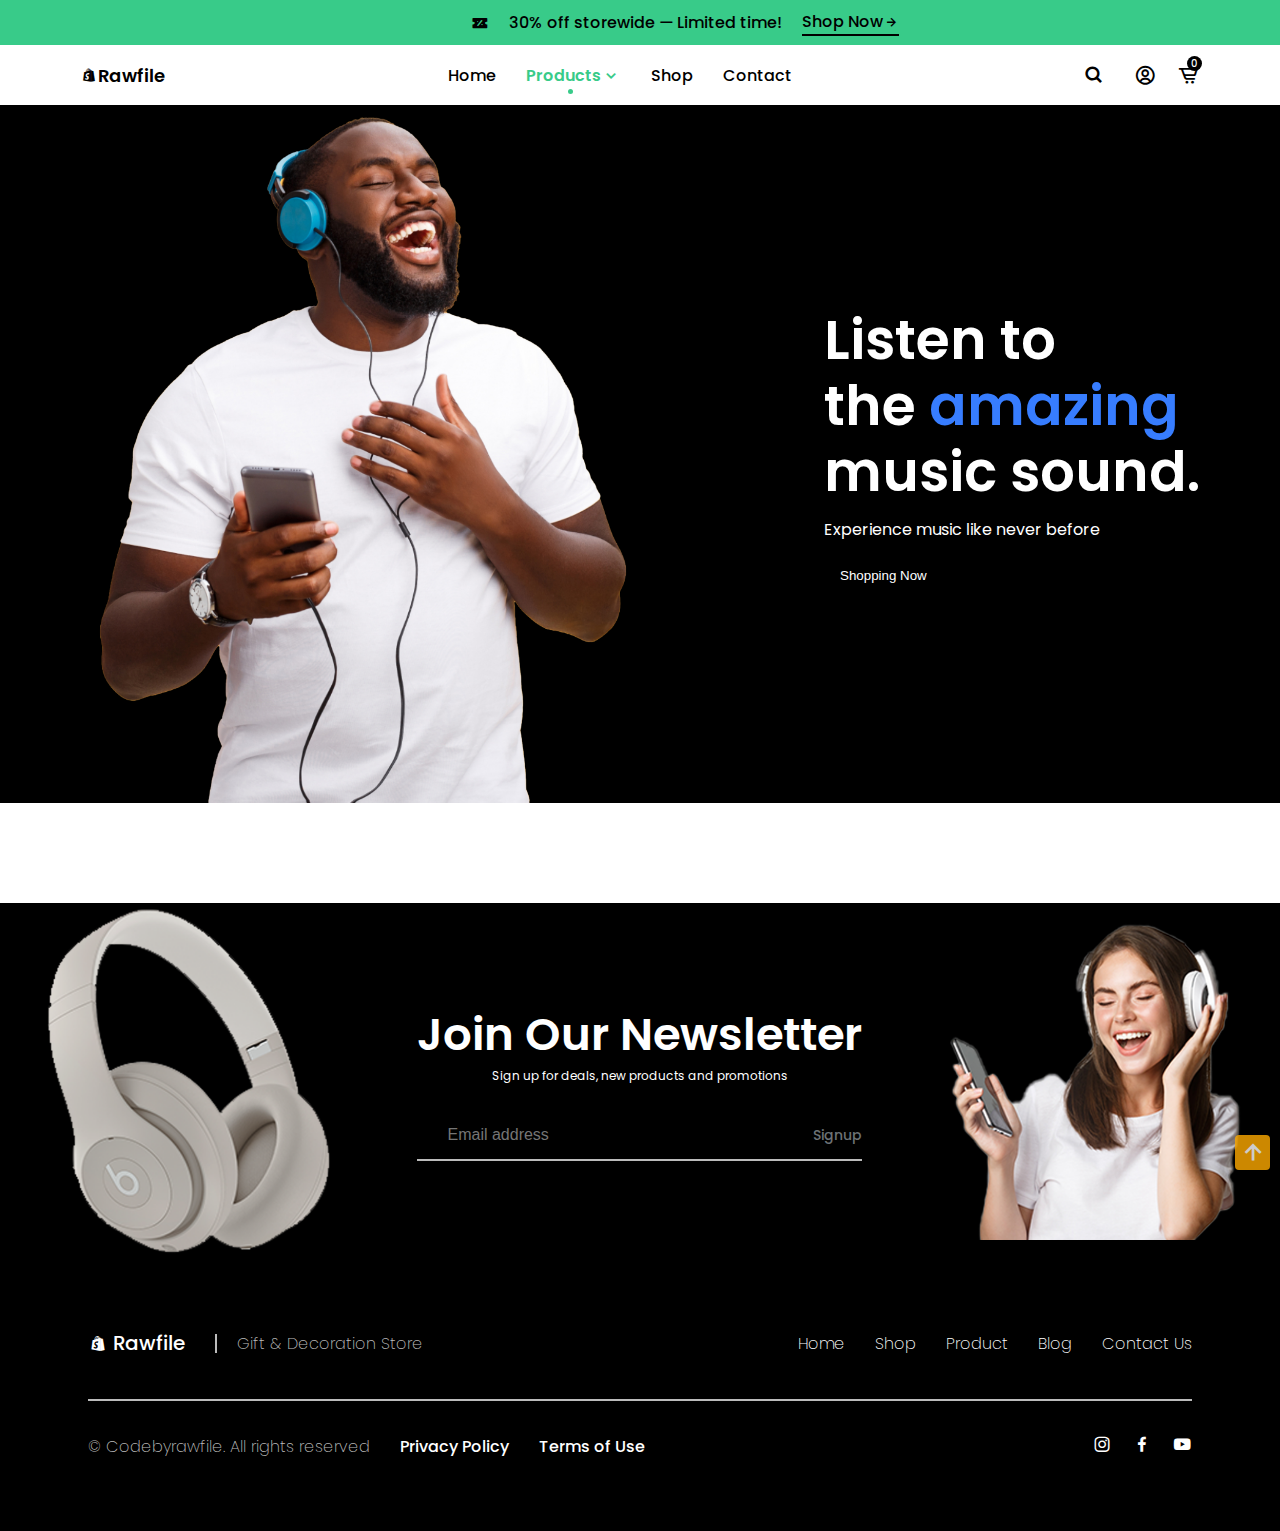
==== clothing.html @ f3fda3cc "Added the Gadget page" ====
<!DOCTYPE html>
<html lang="en">
    <head>
        <meta charset="UTF-8" />
        <meta name="viewport" content="width=device-width, initial-scale=1.0"/>
        <link href="https://unpkg.com/boxicons@2.1.4/css/boxicons.min.css" rel="stylesheet"/>
        <!-- Swiper CSS -->
        <link rel="stylesheet" href="styles/swiper-bundle.min.css">
        <!-- Styles -->
        <link rel="stylesheet" href="styles/utilities.css">
        <link rel="stylesheet" href="styles/style.css"/>
        <link rel="stylesheet" href="styles/music.css">
        <link rel="stylesheet" href="styles/gadgets.css">
        <title>E-Comrs</title>
    </head>
    <body>
        <!-- HEADER -->
        <header class="header" id="header">
            <!-- TOP NAV -->
            <div class="top__nav">
                <div class="slider top__nav">
                        <i class="bx bxs-discount top__nav-icon"></i>
                    <div>30% off storewide — Limited time!</div>
                    <a href="shop.html" class="top__nav-link">Shop Now <i class="bx bx-right-arrow-alt"></i></a>
                </div>
            </div>

            <!-- NAVBAR -->
            <nav class="nav" id="nav">
                <div class="container nav__container">
                    <div class="nav__logo">
                        <i class='bx bx-menu' id="toggle-icon"></i>
                        <a href="index.html" class="logo"><i class='bx bxl-shopify'></i>
                        <span class="logo__name">Rawfile</span></a>
                    </div>

                    <div class="nav__menu">
                        <ul class="nav__list">
                            <li class="nav__item">
                                <a href="index.html" class="nav__link">Home</a>
                            </li>

                            <li class="nav__item dropdown__menu">
                                <div class="nav__link active-link">
                                    Products <i class='bx bx-chevron-down dropdown__arrow'></i>

                                    <div class="dropdown__data">
                                        <ul class="dropdown__list">
                                            <li class="dropdown__item"><a href="music.html" class="dropdown__link">Music</a></li>
                                        </ul>
                                        <ul class="dropdown__list">
                                            <li class="dropdown__item"><a href="gadgets.html" class="dropdown__link">Gadgets</a></li>
                                        </ul>
                                        <ul class="dropdown__list">
                                            <li class="dropdown__item"><a href="clothing.html" class="dropdown__link">Clothing</a></li>
                                        </ul>
                                    </div>
                                </div>
                            </li>

                            <li class="nav__item">
                                <a href="shop.html" class="nav__link">Shop</a>
                            </li>

                            <li class="nav__item">
                                <a href="contact.html" class="nav__link">Contact</a>
                            </li>
                        </ul>
                    </div>

                    <div class="nav__icon">
                        <div class="search__box" id="search-box">
                            <i class='bx bx-search' id="search-icon"></i>
                            <div class="input__box">
                                <input type="text" placeholder="Search...">
                            </div>
                        </div>
                        <i class='bx bx-user-circle' id="user-icon"></i>
                        <i class='bx bx-cart-alt' id="cart-icon"></i>
                        <span class="cart__count">0</span>
                    </div>
                </div>
            </nav>
        </header>

        <!-- MOBILE NAV -->
        <nav class="mobile__nav container" id="mobile-nav">
            <div class="mobile__container">
                <div class="mobile__nav-logo">
                    <a href="index.html" class="mobile__logo"><i class='bx bxl-shopify'></i>
                    <span class="logo__name">Rawfile</span></a>

                    <div class="mobile__close" id="mobile-close">
                        <i class="bx bx-x"></i>
                    </div>
                </div>

                <div class="mobile__nav-menu">
                    <ul class="mobile__nav-list">
                        <li class="mobile__nav-item">
                            <a href="index.html" class="mobile__nav-link mobile__active-link">Home</a>
                        </li>

                        <li class="mobile__nav-item mobile__dropdown-menu">
                            <div class="mobile__nav-link prod">
                                Products <i class='bx bx-chevron-down mobile__dropdown-arrow'></i>

                                <div class="mobile__dropdown-data">
                                    <ul class="mobile__dropdown-list">
                                        <li class="mobile__dropdown-item"><a href="music.html" class="mobile__dropdown-link">Music</a></li>
                                    </ul>
                                    <ul class="mobile__dropdown-list">
                                        <li class="mobile__dropdown-item"><a href="gadgets.html" class="mobile__dropdown-link">Gadgets</a></li>
                                    </ul>
                                    <ul class="mobile__dropdown-list">
                                        <li class="mobile__dropdown-item"><a href="clothing.html" class="mobile__dropdown-link">Clothing</a></li>
                                    </ul>
                                </div>
                            </div>
                        </li>

                        <li class="mobile__nav-item">
                            <a href="index.html" class="mobile__nav-link">Shop</a>
                        </li>

                        <li class="mobile__nav-item">
                            <a href="index.html" class="mobile__nav-link">Contact</a>
                        </li>
                    </ul>
                </div>
            </div>

            <div class="mobile__user-icons">
                <div class="mobile__user-holder">
                    <div class="holder__name">
                        Wishlist
                    </div>
                    <a href="#" class="mobile__user-btns" id="signin__open"><i class='bx bx-heart'></i>
                    <span class="count">2</span></a>
                </div>
                <div class="mobile__user-holder">
                    <div class="holder__name">
                        Cart
                    </div>
                    <a href="#" class="mobile__user-btns" id="cart__open" ><i class='bx bx-cart'></i>
                        <span class="count">2</span>
                    </a>
                    </div>
                    <div class="mobile__btn">
                        <button class="btn">Add to Cart</button>
                    </div>

                <div class="mobile__socials">
                    <i class='bx bxl-instagram'></i>
                    <i class='bx bxl-facebook'></i>
                    <i class='bx bxl-youtube'></i>
                </div>
            </div>    
        </nav>

        <!-- LOGIN -->
        <div class="signin" id="signin">
            <div class="signin__icon">
                <i class="bx bx-x signin__close" id="signin-close"></i>
            </div>

            <h2 class="signin__title">Sign In</h2>
            <div class="signup">Don't have an account yet? <a href="signup.html">Sign Up</a></div>

        <form action="" class="signin__form">
            <div class="signin__content">
                <label for="email" class="signin__label"></label>
                <input type="text" placeholder="Your username or email address" class="signin__input" id="email">
            </div>

            <div class="signin__content">
                <label for="password"  class="signin__label">
                </label>
                <input type="password" placeholder="Password" class="signin__input" id="password">
            </div>
            
            <div class="signin__contents">
                <div class="remember__me">
                    <input type="checkbox" id="rememberMe">
                    <label for="rememberMe" class="signin__label">Remember Me</label>
                </div>
                <a href="#" class="signin__label signin__label-password">Forgot Password?</a>
            </div>
            <button class="signin__btn">Sign In</button>
        </form>
        </div>

        <!-- CART -->
        <div class="cart" id="cart">
                <div class="cart__icon" id="cart-close">
                    <i class="bx bx-x cart__close" id="cart-close"></i>
                </div> 

                <h1 class="cart__title">Cart</h2>
                        
                <div class="cart__container">
                    <!-- CART ITEMS -->
                    <div class="cart__items">
                        <!-- Cart 1 -->
                        <div class="cart__content">
                            <div class="cart__img">
                                <img src="./assets/img/cart-1.png" alt="Black Tray Table">
                            </div>
                            <div class="cart__label">
                                <div class="label__holder">
                                    <h3 class="label__title">Tray Table </h3>
                                    <div class="label__amount">$19.19</div>
                                </div>
                                <div class="label__holder">
                                    <div class="label__discription">Color: Black</div>
                                    <i class='bx bx-trash-alt label__delete'></i>
                                </div>
                                <div class="label__count">
                                    <i class='bx bx-minus' id="minus"></i>
                                    <div class="label__count-num" id="count">2</div>
                                    <i class='bx bx-plus' id="plus"></i>
                                </div>
                            </div>
                        </div>
                        <!-- Cart 2 -->
                        <div class="cart__content">
                            <div class="cart__img">
                                <img src="./assets/img/cart-2.png" alt="Black Tray Table">
                            </div>
                            <div class="cart__label">
                                <div class="label__holder">
                                    <h3 class="label__title">Tray Table </h3>
                                    <div class="label__amount">$19.19</div>
                                </div>
                                <div class="label__holder">
                                    <div class="label__discription">Color: Black</div>
                                    <i class='bx bx-trash-alt label__delete'></i>
                                </div>
                                <div class="label__count">
                                    <i class='bx bx-minus' id="minus"></i>
                                    <div class="label__count-num" id="count">2</div>
                                    <i class='bx bx-plus' id="plus"></i>
                                </div>
                            </div>
                        </div>
                        <!-- Cart 3 -->
                        <div class="cart__content">
                            <div class="cart__img">
                                <img src="./assets/img/cart-3.png" alt="Black Tray Table">
                            </div>
                            <div class="cart__label">
                                <div class="label__holder">
                                    <h3 class="label__title">Tray Table </h3>
                                    <div class="label__amount">$19.19</div>
                                </div>
                                <div class="label__holder">
                                    <div class="label__discription">Color: Black</div>
                                    <i class='bx bx-trash-alt label__delete'></i>
                                </div>
                                <div class="label__count">
                                    <i class='bx bx-minus' id="minus"></i>
                                    <div class="label__count-num" id="count">2</div>
                                    <i class='bx bx-plus' id="plus"></i>
                                </div>
                            </div>
                        </div>

                        <!-- CART FOOTER -->
                    <div class="cart__footer">
                        <div class="footer__total">
                            <div class="total__holder">
                                <div class="label__discription subtotal">Subtotal</div>
                                <div class="subtotal__amount">$122.19</div>
                            </div>

                            <div class="total__holder">
                                <h3 class="total__title">Total Amount</h3>
                                <div class="total__amount">$179.19</div>
                            </div>

                            <button class="checkout__btn">
                                <a href="checkout.html">Checkout</a>
                            </button>
                            <a href="cart.html" class="view__cart-link">View Cart</a>
                        </div>
                    </div>
                </div>
            </div>
        </div>

        <!-- HERO SECTION -->
        <section class="hero">
            <div class="container hero-container">
                <div class="hero__img">
                    <img src="./assets/img/hero-img-1.png" alt="">
                </div>
                <div class="hero__text">
                    <h1 class="hero__title">Listen to <br>the <span>amazing</span><br> music sound.</h1>
                    <p class="hero__info">Experience music like never before</p>
                    <button class="herobtn">Shopping Now</button>
                </div>
            </div>
        </section>



        <!-- FOOTER -->
        <footer class="footer">
            <div class="footer__container">
                <div class="footer__top">
                    <img src="./assets/img/footer-image3.png" alt="">
                    <div class="footer__top-content">
                        <h3 class="top__content-title">Join Our Newsletter</h3>
                        <p class="top__content-info">Sign up for deals, new products and promotions </p>

                        <div class="footer__form">
                            <form action="">
                                <div class="mail">
                                    <i class='bx bx-envelope'></i>
                                    <input type="Email" id="email"  placeholder="Email address">
                                </div>
                                
                                <span>Signup</span>
                            </form>
                        </div>
                    </div>
                    <img src="./assets/img/footer-image4.png" alt="">
                </div>

                <div class="footer__down">
                    <div class="container">
                        <div class="footer__content">
                            <div class="footer__logo">
                            <!--Nav Logo -->
                                <div class="logo__img">
                                    <a href="index.html" class="logo__link" ><i class='bx bxl-shopify'></i><span>Rawfile</span></a>
                                </div>
                                <p class="logo__info">Gift & Decoration Store</p>
                            </div>

                            <div class="footer__links">
                                <div class="links"><a href="home.html">Home</a></div>
                                <div class="links"><a href="shop.html">Shop</a></div>
                                <div class="links"><a href="product.html">Product</a></div>
                                <div class="links"><a href="blog.html">Blog</a></div>
                                <div class="links"><a href="contact.html">Contact Us</a></div>
                            </div>
                        </div>

                        <div class="footer__socials">
                            <div class="footer__copy">
                                <p class="copy">&#169; Codebyrawfile. All rights reserved</p>
                                <a href="privacy.html">Privacy Policy</a>
                                <a href="terms.html">Terms of Use</a>
                            </div>
                            
                            <div class="social__icons">
                                <a href="#"><i class='bx bxl-instagram'></i></a>
                                <a href="#"><i class='bx bxl-facebook'></i></a>
                                <a href="#"><i class='bx bxl-youtube'></i></a>
                            </div>
                        </div>
                    </div>
                </div>
            </div>
        </footer>

        <!-- SCROLL UP -->
        <a href="#" class="scrollup" id="scroll-up"><i class="bx bx-up-arrow-alt scrollup__icon"></i></a>

        <!-- Swiper JS -->
        <script src="./js/swiper-bundle.min.js"></script>
        <!-- JS -->
        <script type="module" src="./js/main.js"></script>
    </body>
---- styles/utilities.css ----
@import url("https://fonts.googleapis.com/css2?family=Poppins:ital,wght@0,100;0,200;0,300;0,400;0,500;0,600;0,700;0,800;0,900;1,100;1,200;1,300;1,400;1,500;1,600;1,700;1,800;1,900&display=swap");

:root {
    --primary-color: #000;
    --sec-color-blue: #377dff;
    --sec-color-green: #38cb89;
    --sec-color-yellow: #ffab00;
    --sec-color-orange: #ffab0066;
    --sec-color-red: #ff5630;
    --background-color: #fff;
    --neutral-card-color: #f3f5f7;
    --neutral-color: #6c7275;
    --neutral-line-color: #bbbbbb;
    --shadow: hsla(0, 0%, 15%, 0.1);
    --font-family: "poppins", sans-serif;
    --scroll-bar-color: hsl(250, 12%, 90%);
    --scroll-thumb-color: hsl(250, 12%, 60%);


    /* Typo and Fonts */
    --h1-font-size: 3rem;
    --h2-font-size: 2.8rem;
    --h3-font-size: 2.4rem;
    --h4-font-size: 2rem;
    --h5-font-size: 1.6rem;

    /* Margins $ Bottoms */
    --mb-4: 4rem;
    --mb-2-5: 2.5rem;
    --mb-1: 1rem;

    /* Paddings */
    --pd-btn: 1.3rem 1.6rem;
}

/* General Css */
* {
    margin: 0;
    padding: 0;
    box-sizing: border-box;
}

html {
    font-size: 10px;
    scroll-behavior: smooth;
    /* 1 rem = 10px */
}

body {
    font-family: var(--font-family);
    font-size: 1.6rem;
    font-weight: 500;
}

a {
    text-decoration: none;
    color: var(--primary-color);
}

ul {
    list-style: none;
}

h1,
h2 {
    font-weight: 600;
    line-height: 1.2;
}

h3,
h4,
h5 {
    font-weight: 400;
}

p {
    line-height: 1.2;
    font-weight: 400;
}

img {
    width: 100%;
}

/* Utilities */
.container {
    max-width: 1200px;
    margin: 0 auto;
    /* overflow: auto; getting rid of white on the navbar caused by the margin-top on H1 and H2 */
    padding: 0 4rem;
}

/* .card {
    color: var(--neutral-card-color);
    padding: 2rem;
} */

.flex {
    display: flex;
}

.grid {
    display: grid;
}

/* Buttons and Input */
button {
    display: inline-block;
    padding: var(--pd-btn);
    border: none;
    outline: none;
    color: var(--background-color);
    background-color: var(--primary-color);
    border-radius: 0.8rem;
    cursor: pointer;
    transition: 0.3s ease-in-out;
}

button:hover {
    font-weight: 500;
    color: var(--primary-color);
    background-color: transparent;
    border: 1.5px solid var(--primary-color);
}

input {
    border: none;
    outline: none;
    background-color: transparent;
}
---- styles/style.css ----
:root {
    --primary-color: #000;
    --sec-color-blue: #377dff;
    --sec-color-green: #38cb89;
    --sec-color-yellow: #ffab00;
    --sec-color-orange: #ffab0066;
    --sec-color-red: #ff5630;
    --background-color: #fff;
    --neutral-card-color: #f3f5f7;
    --neutral-color: #6c7275;
    --neutral-line-color: #bbbbbb;
    --shadow: hsla(0, 0%, 15%, 0.1);
    --font-family: "poppins", sans-serif;
    --scroll-bar-color: hsl(250, 12%, 90%);
    --scroll-thumb-color: hsl(250, 12%, 60%);

    /* Typo and Fonts */
    --h1-font-size: 3rem;
    --h2-font-size: 2.8rem;
    --h3-font-size: 2.4rem;
    --h4-font-size: 2rem;
    --h5-font-size: 1.6rem;

    /* Margins $ Bottoms */
    --mb-4: 4rem;
    --mb-2-5: 2.5rem;
    --mb-1: 1rem;

    /* Paddings */
    --pd-btn: 1.3rem 1.6rem;
}
/* TOP NAV */
.header {
    width: 100%;
    position: fixed;
    top: 0;
    left: 0;
    z-index: 2;
}
.top__nav {
    height: 4.5rem;
    display: flex;
    justify-content: center;
    align-items: center;
    gap: 2rem;
    background-color: var(--neutral-card-color);
}

.top__nav-icon {
    font-size: 1.8rem;
}

.top__nav-link {
    color: var(--sec-color-blue);
    display: inline-flex;
    align-items: center;
    border-bottom: 2px solid var(--sec-color-blue);
    transition: 0.3s;
}

.top__nav-link:hover {
    color: var(--sec-color-red);
    border-bottom: 2px solid var(--sec-color-red);
}

.nav {
    height: 5rem;
    display: flex;
    align-items: center;
    justify-content: space-between;
    font-size: 1.6rem;
    margin-top: 2rem;
    padding-bottom: 2rem;
}

.nav__logo {
    display: flex;
    align-items: center;
    font-weight: 600;
    font-size: 1.8rem;
}

.logo {
    display: flex;
    align-items: center;
}

.nav__menu {
    position: relative;
}

.nav__list {
    display: flex;
    align-items: center;
    gap: 3rem;
    height: 100%;
}

.nav__link {
    display: inline-flex;
    align-items: center;
    transition: all 0.5s ease;
}

.nav__link i {
    font-size: 2rem;
}
.nav__link:hover {
    color: var(--sec-color-blue);
    cursor: pointer;
}

/* Active Link */
.active-link {
    color: var(--sec-color-blue);
    position: relative;
    font-weight: 600;
}
.active-link:before {
    content: "";
    position: absolute;
    bottom: -0.65rem;
    left: 45%;
    width: 5px;
    height: 5px;
    background-color: var(--sec-color-blue);
    border-radius: 50%;
}

.nav__icon {
    position: relative;
    display: flex;
    align-items: center;
    gap: 2rem;
    font-size: 2.25rem;
}

.nav__icon .cart__count {
    background-color: var(--primary-color);
    color: var(--background-color);
    position: absolute;
    bottom: 60%;
    left: 90%;
    border-radius: 50%;
    width: 15px;
    height: 15px;
    text-align: center;
    font-size: 1rem;
}

.nav__icon .search__box {
    position: relative;
    height: 4rem;
    width: 4rem;
    z-index: 2;
}

.nav__icon .bx-search,
.nav__icon .bx-x {
    position: absolute;
    height: 100%;
    width: 100%;
    line-height: 4rem;
    text-align: center;
    font-size: 2rem;
    font-weight: 600;
}

.nav__icon .search__box .input__box {
    height: 60px;
    width: 300px;
    background-color: var(--neutral-card-color);
    box-shadow: 0 0 5px hsla(0, 0%, 0%, 0.5);
    position: absolute;
    top: 8.5rem;
    right: calc(100% - 4rem);
    border-radius: 0.6rem;
    opacity: 0;
    pointer-events: none;
    transition: all 0.5s ease;
}

.nav__icon .search__box .show-input {
    top: 6rem;
    opacity: 1;
    pointer-events: auto;
}

.nav__icon .search__box .input__box:before {
    content: "";
    position: absolute;
    height: 2rem;
    width: 2rem;
    background-color: var(--neutral-card-color);
    right: 1rem;
    top: -0.6rem;
    transform: rotate(54deg);
}

.nav__icon .search__box .input__box input {
    position: absolute;
    height: 35px;
    width: 280px;
    z-index: 3;
    top: 50%;
    left: 50%;
    transform: translate(-50%, -50%);
    border: none;
    border-radius: 0.4rem;
    padding: 0 1.5rem;
    font-size: 1.6rem;
    background-color: #fff;
}

#toggle-icon {
    display: none;
}

/* DROPDOWN MENU */
.dropdown__menu {
    position: relative;
}

.dropdown__data {
    position: absolute;
    top: 100%;
    left: 0;
    width: 150px;
    padding: 1.6rem;
    background-color: var(--neutral-card-color);
    box-shadow: 0 0 5px hsla(0, 0%, 0%, 0.5);
    z-index: 3;
    transform-origin: top;
    transform: scaleY(0);
    visibility: hidden;
    opacity: 0;
}

.nav__link:hover > .dropdown__data {
    opacity: 1;
    visibility: visible;
    transform: none;
    transition: all 0.5s ease;
}

.dropdown__list {
    padding: 0.6rem 0.4rem;
}

.dropdown__link {
    position: relative;
    display: inline-block;
    padding: 0.5rem 0; /* Adjust padding as needed */
    overflow: hidden; /* Ensures the underline doesn't extend outside the link's area */
    transition: all 0.5s ease;
}

.dropdown__link:hover {
    color: var(--sec-color-blue);
}

.dropdown__link::after {
    content: "";
    position: absolute;
    bottom: 0;
    left: 0;
    width: 0;
    height: 2px; /* Adjust the thickness of the underline */
    background-color: var(--sec-color-blue); /* Or any color you prefer */
    transition: width 0.5s ease;
}

.dropdown__link:hover::after {
    width: 100%; /* Full width on hover */
}

/* MOBILE NAV */
.mobile__nav {
    position: fixed;
    background-color: var(--neutral-card-color);
    padding: 5rem;
    width: 420px;
    box-shadow: -2px 0 4px var(--shadow);
    height: 100%;
    z-index: 1000;
    left: -100%;
    top: 0;
    display: flex;
    flex-direction: column;
    justify-content: space-between;
    transition: 0.6s;
}

.mobile__container {
    display: flex;
    flex-direction: column;
    gap: 3rem;
}

.mobile__nav-logo {
    display: flex;
    justify-content: space-between;
    align-items: center;
}

.mobile__close {
    font-size: 3rem;
    cursor: pointer;
    color: var(--sec-color-red);
}

.mobile__nav-menu {
    width: 100%;
}

.mobile__nav-list {
    display: flex;
    flex-direction: column;
    gap: 3rem;
    cursor: pointer;
}

.mobile__nav-link,
.holder__name {
    cursor: pointer;
    transition: all 0.5s ease;
}

.mobile__nav-link:hover,
.holder__name:hover {
    color: var(--sec-color-blue);
}

.mobile__nav-item {
    padding-bottom: 3rem;
    border-bottom: 2px solid var(--neutral-line-color);
}

/* .prod {
    display: flex;
    align-items: center;
    justify-content: space-between;
} */

/* MOBILE DROPDOWN */
.mobile__dropdown-menu {
    position: relative;
}

.mobile__dropdown-data {
    /* position: absolute; */
    top: 1;
    left: 0;
    width: 230px;
    padding: 1.6rem;
    background-color: var(--neutral-card-color);
    box-shadow: 0 0 5px hsla(0, 0%, 0%, 0.5);
    z-index: 3;
    transform-origin: top;
    display: none;
    transform: scaleY(0);
    visibility: hidden;
    opacity: 0;
}

.mobile__dropdown-list {
    padding: 0.6rem 0.4rem;
}

.mobile__dropdown-link {
    position: relative;
    display: inline-block;
    padding: 0.5rem 0;
    overflow: hidden;
    transition: all 0.5s ease;
}

.mobile__dropdown-link:hover {
    color: var(--sec-color-blue);
}

.mobile__dropdown-link::after {
    content: "";
    position: absolute;
    bottom: 0;
    left: 0;
    width: 0;
    height: 2px;
    background-color: var(--sec-color-blue);
    transition: width 0.5s ease;
}

.mobile__dropdown-link:hover::after {
    width: 100%;
}

.mobile__nav-link:hover > .mobile__dropdown-data {
    opacity: 1;
    display: block;
    visibility: visible;
    transform: none;
    transition: all 0.5s ease;
}

.mobile__logo {
    display: inline-flex;
    align-items: center;
    font-size: 2rem;
    font-weight: 600;
}

.mobile__user-icons {
    display: flex;
    flex-direction: column;
    gap: 3rem;
}

.mobile__user-holder {
    position: relative;
    display: flex;
    justify-content: space-between;
    padding-bottom: 2rem;
    border-bottom: 2px solid var(--neutral-line-color);
}

.mobile__btn .btn {
    width: 100%;
}

.mobile__user-btns {
    font-size: 2rem;
}

.mobile__user-btns .count {
    background-color: var(--primary-color);
    color: var(--background-color);
    position: absolute;
    bottom: 80%;
    right: -2%;
    border-radius: 50%;
    width: 15px;
    height: 15px;
    text-align: center;
    font-size: 1rem;
}

.mobile__socials {
    display: flex;
    justify-content: space-around;
}

.mobile__socials i {
    font-size: 3rem;
    transition: 0.3s;
}

.mobile__socials i:hover {
    opacity: 0.7;
}

/* SCROLL HEADER */
.scroll-header {
    background-color: var(--neutral-card-color);
    box-shadow: 0px 3px 4px var(--shadow);
}

/* SIGN IN */
.signin {
    position: fixed;
    background-color: var(--background-color);
    z-index: var(--z-fixed);
    width: 420px;
    box-shadow: -2px 0 4px var(--shadow);
    height: 100%;
    top: 0;
    right: -100%;
    padding: 5rem;
    z-index: 1000;
    transition: 0.6s;
}

.signin__close {
    font-size: 3.2rem;
    color: var(--sec-color-red);
    position: absolute;
    top: 1.25rem;
    right: 0.9rem;
    cursor: pointer;
}

.signin__title {
    margin: 3rem 0;
}

.signup {
    margin-bottom: 3rem;
    font-weight: 300;
}

.signup a {
    color: var(--sec-color-green);
    font-weight: 500;
    transition: 0.3s;
}

.signup a:hover {
    opacity: 0.6;
}

.signin__form {
    display: flex;
    flex-direction: column;
}

.signin__content {
    background-color: transparent;
    border-bottom: 1px solid var(--neutral-line-color);
    padding: 0.75rem 1rem;
    margin-bottom: 2rem;
}

.signin__label {
    font-size: 1.4rem;
    font-weight: 300;
}

.signin__content input {
    width: 100%;
    font-size: 1.6rem;
    background-color: transparent;
    padding: 1.25rem 1.5rem 1.5rem 0;
}

.signin__contents {
    display: flex;
    align-items: center;
    justify-content: space-between;
    position: relative;
}

.remember__me {
    display: inline-flex;
    align-items: center;
    gap: 0.5rem;
}

input[type="checkbox"] {
    width: 20px;
    height: 20px;
}

/* input[type="checkbox"]:checked {
    accent-color: var(--sec-color-green);
} */

.signin__form .signin__btn {
    margin-top: 2rem;
}

.signin__label-password {
    font-weight: 500;
    transition: 0.3s;
}

.signin__label-password:hover {
    opacity: 0.7;
}

/* SSHOW SIGNIN */
.show-signin {
    right: 0;
}

/* CART */
.cart {
    position: fixed;
    background-color: var(--background-color);
    z-index: var(--z-fixed);
    width: 420px;
    box-shadow: -2px 0 4px hsla(0, 0%, 15%, 0.1);
    height: 100%;
    top: 0;
    right: -100%;
    padding: 5rem;
    transition: 0.6s;
    overflow: scroll;
    z-index: 1000;
}

.cart__close {
    font-size: 3.2rem;
    color: var(--sec-color-red);
    position: absolute;
    top: 1.25rem;
    right: 0.9rem;
    cursor: pointer;
}

.cart__title {
    margin: 3rem 0;
}

.cart__container {
    display: flex;
    flex-direction: column;
    justify-content: space-between;
}

.cart__content {
    display: flex;
    width: 100%;
    align-items: center;
    gap: 2rem;
    margin-top: 4rem;
    padding-bottom: 3rem;
    border-bottom: 1.5px solid var(--neutral-line-color);
}

.cart__img {
    background-color: var(--neutral-card-color);
    border-radius: 1rem;
    box-shadow: -2px 0 4px hsla(0, 0%, 15%, 0.1);
}

.cart__img img {
    width: 100px;
}

.cart__label {
    display: flex;
    flex-direction: column;
    row-gap: 1rem;
}

.label__holder {
    display: flex;
    align-items: center;
    justify-content: space-between;
    gap: 4rem;
}

.label__title,
.label__amount {
    font-size: 1.6rem;
    font-weight: 700;
}

.label__discription,
.label__delete {
    font-size: 1.4rem;
    color: var(--neutral-color);
}

.label__delete {
    cursor: pointer;
    font-size: 1.6rem;
}

.label__count {
    display: flex;
    justify-content: space-between;
    align-items: center;
    padding: 0.5rem 1rem;
    border: 1.2px solid var(--neutral-line-color);
    border-radius: 0.5rem;
    width: 50%;
}

#plus,
#minus {
    cursor: pointer;
    background-color: var(--neutral-card-color);
    width: 20px;
    height: 20px;
    border-radius: 50%;
    line-height: 1.2;
    text-align: center;
}

.cart__footer {
    margin-top: 4rem;
}

.footer__total {
    display: flex;
    flex-direction: column;
    row-gap: 1rem;
}

.total__holder {
    display: flex;
    align-items: center;
    justify-content: space-between;
    gap: 4rem;
}

.subtotal {
    font-size: 1.4rem;
    color: var(--neutral-color);
}

.subtotal__amount,
.total__title,
.total__amount {
    font-size: 1.6rem;
    font-weight: 700;
}

.total__title,
.total__amount {
    font-size: 1.8rem;
}

.checkout__btn {
    margin-top: 2rem;
}

.checkout__btn a {
    color: var(--background-color);
    font-weight: 600;
    transition: 0.3s;
}

.checkout__btn a:hover {
    color: var(--primary-color);
}

.view__cart-link {
    text-align: center;
    font-size: 1.4rem;
    padding-bottom: 1rem;
    transition: 0.5s;
    border-bottom: 2px solid var(--primary-color);
}

.view__cart-link:hover {
    color: var(--sec-color-blue);
}

/* SHOW CART */
.show-cart {
    right: 0;
}

.hero__container {
    margin-top: 11rem;
    margin-bottom: 3rem;
}

/* SWIPER */
.swiper-button-next,
.swiper-button-prev {
    background-color: var(--neutral-card-color);
    width: 40px;
    height: 40px;
    border-radius: 50%;
}

.swiper-nav-btn {
    color: var(--neutral-color);
    transition: color 0.3s ease-in-out;
}

.swiper-nav-btn:hover {
    color: var(--neutral-line-color);
}

.swiper-nav-btn::before,
.swiper-nav-btn::after {
    font-size: 2rem;
    font-weight: 900;
}

/* SIMPLY SECTION */

.simply__container {
    margin-bottom: 3rem;
    grid-template-columns: 2fr 1fr;
    justify-content: space-between;
    align-items: center;
    column-gap: 7rem;
}

.simply__title {
    font-size: 5.2rem;
    line-height: 1.2;
    letter-spacing: 1.2px;
}

.simply__title-stroke {
    color: var(--neutral-line-color);
}

.simply__info {
    color: var(--neutral-color);
    line-height: 1.5;
}

.info__head {
    font-weight: 500;
    color: var(--primary-color);
}

/* SHOWCASE SECTION */
.showcase {
    margin-bottom: 3rem;
}

.showcase__container {
    display: grid;
    grid-template-columns: repeat(7, 1fr);
    grid-template-rows: 1fr 1fr;
    gap: 2rem;
}

.item-1 {
    grid-column: 1/5;
    grid-row: 1/3;
}

.item-2 {
    grid-column: 5/8;
}

.item-3 {
    grid-column: 5/8;
}

.showcase__items {
    width: 100%;
    background-color: var(--neutral-card-color);
    padding: 3rem;
    display: flex;
    justify-content: space-between;
    align-items: flex-end;
    gap: 5rem;
}

.item-1 {
    padding: 3rem;
    background-color: var(--neutral-card-color);
    display: flex;
    flex-direction: column;
    justify-content: space-between;
    gap: 3rem;
}

.item-1 h3 {
    margin-bottom: 1rem;
}

.showcase__title {
    font-size: 2rem;
    font-weight: 500;
}

.showcase__header a {
    color: var(--primary-color);
    border-bottom: 2px solid var(--primary-color);
}

.showcase__header a:hover {
    color: var(--sec-color-blue);
    border-bottom: 2px solid var(--sec-color-blue);
}

.links {
    font-size: 1.2rem;
}

/* .showcase__img {
    width: 100%;
}

.item__1-img {
    width: 100%;
} */

/* NEW ARRIVALS */
.new_arrivals {
    margin-top: 10rem;
    margin-bottom: 3rem;
}

.new_arrivals-header {
    display: flex;
    justify-content: space-between;
    align-items: center;
    margin-bottom: 3rem;
}

.new_arrivals-title {
    font-size: 3rem;
    font-weight: 600;
}

.new_arrivals-header a {
    color: var(--primary-color);
    border-bottom: 2px solid var(--primary-color);
}

.new_arrivals-header a:hover {
    color: var(--sec-color-blue);
    border-bottom: 2px solid var(--sec-color-blue);
}

/* SLIDER */
.swiper {
    width: 100%;
    height: 100%;
    margin-bottom: 5rem;
}

.swiper-slide {
    text-align: center;
    display: flex;
    justify-content: center;
    align-items: center;
    gap: 3rem;
}

.card {
    margin-bottom: 5rem;
}

.card_top {
    position: relative;
    background-color: var(--neutral-card-color);
    width: 100%;
    height: 100%;
    overflow: hidden;
}

.card_img {
    width: 100%;
    height: 100%;
    margin-top: 8rem;
    margin-bottom: 5rem;
    transition: all 0.5s ease-in-out;
}

.card_tag-new {
    position: absolute;
    top: 1rem;
    left: 1rem;
    background-color: var(--background-color);
    padding: 0.4rem 0.7rem;
    font-size: 1.2rem;
    font-weight: 600;
    color: var(--primary-color);
    border-radius: 0.5rem;
}

.card_tag-discount {
    position: absolute;
    top: 4rem;
    left: 1rem;
    background-color: var(--sec-color-green);
    color: var(--background-color);
    padding: 0.4rem 0.7rem;
    font-size: 1.2rem;
    font-weight: 600;
    border-radius: 0.5rem;
}

.card_top_icon {
    font-size: 1.68rem;
    position: absolute;
    top: 1rem;
    right: -6rem;
    background-color: var(--background-color);
    padding: 0.5rem 0.6rem 0.1rem 0.6rem;
    font-size: 2rem;
    border-radius: 50%;
    box-shadow: 1px 2px 5px var(--shadow);
    transition: 0.3s;
}

.card_top:hover .card_top_icon {
    right: 1rem;
}

.card_top_icon:active {
    background-color: #e2e2e2; /* Darker shade to simulate the button being pressed */
    top: 7px; /* Optional: slight movement to enhance the effect */
}

.card_btn {
    position: absolute;
    width: 80%;
    left: 10%;
    bottom: -17%;
}

.card_top:hover .card_btn,
.card_top:hover .card_img {
    transform: translateY(-0.8rem);
    bottom: 4%;
}

.card_body {
    margin-top: 2rem;
    text-align: left;
}

.card_stars {
    font-size: 2rem;
}

.card_title {
    font-size: 1.6rem;
    margin-bottom: 0.4rem;
    font-weight: 600;
}

.card_price {
    font-weight: 600;
    font-size: 1.4rem;
}

.card_discount {
    color: var(--neutral-line-color);
    font-weight: 300;
    font-size: 1.4rem;
    text-decoration: line-through;
}

/* CATEGORY SECTION */
.category__container {
    display: flex;
    gap: 3rem;
    margin-bottom: 5rem;
}

.category-card {
    width: 100%;
    display: flex;
    gap: 3rem;
}

.category__card {
    background-color: var(--neutral-card-color);
    width: 100%;
    padding: 3.5rem;
    transition: 0.7s;
}

.category__card:hover {
    background-color: var(--sec-color-blue);
}

.category__card i {
    font-size: 3rem;
    margin-bottom: 2rem;
}

.category__card h3 {
    font-weight: 500;
    margin-bottom: 1rem;
}

.category__card h4 {
    font-size: 1.4rem;
}

/* ADS SECTTION */
.ads__container {
    background-color: var(--neutral-card-color);
    display: flex;
    align-items: center;
    gap: 7rem;
    margin-bottom: 3rem;
}

.ads__img {
    width: 50%;
}

.ads__subheading {
    color: var(--sec-color-blue);
    font-weight: 600;
    margin-bottom: 1.5rem;
}

.ads__title {
    font-size: 4.5rem;
    margin-bottom: 1.5rem;
}

.ads__info {
    font-weight: 500;
    line-height: 2;
    margin-bottom: 1.5rem;
}

.ads__content .top__nav-link {
    color: var(--primary-color);
    border-bottom: 2px solid var(--primary-color);
    transition: 0.3s;
}

.ads__content .top__nav-link:hover {
    color: var(--sec-color-blue);
    border-bottom: 2px solid var(--sec-color-blue);
}

/* ARTICLES SECTION */
.article__container {
    margin-bottom: 3rem;
}

.new__articles-header {
    display: flex;
    justify-content: space-between;
    align-items: flex-end;
    margin-bottom: 3rem;
}

.new__articles-title {
    font-size: 4rem;
}

.linked {
    color: var(--primary-color);
    display: inline-flex;
    align-items: center;
    border-bottom: 2px solid var(--primary-color);
    transition: 0.3s;
}

.linked:hover {
    color: var(--sec-color-blue);
    border-bottom: 2px solid var(--sec-color-blue);
}

.article__container {
    display: flex;
    justify-content: space-between;
    gap: 3rem;
}

.article__info {
    margin: 1rem 0;
}

/* FOOTER */
.footer {
    margin-top: 10rem;
}
.footer__top {
    background-color: var(--neutral-card-color);
    display: flex;
    justify-content: space-between;
    align-items: center;
}

.footer__top img {
    width: 300px;
    align-self: end;
}

.top__content-title {
    font-size: 4.5rem;
    font-weight: 600;
}

.top__content-info {
    text-align: center;
    margin-bottom: 3rem;
}

.footer__form form {
    display: flex;
    justify-content: space-between;
    align-items: center;
    border-bottom: 2px solid var(--neutral-line-color);
}

.footer__form .mail {
    display: flex;
    align-items: center;
    gap: 1rem;
}

.footer__form .mail i {
    font-size: 2rem;
    padding-bottom: 4px;
    color: var(--primary-color);
}

.footer__form input {
    width: 100%;
    font-size: 1.6rem;
    color: var(--primary-color);
    background-color: transparent;
    padding: 1.25rem 1.5rem 1.5rem 0;
}

.footer__form span {
    color: var(--neutral-color);
    cursor: pointer;
}

.footer__down {
    background-color: var(--primary-color);
    color: var(--background-color);
}

.footer__down a {
    color: var(--background-color);
}

.footer__down .container {
    padding: 7rem 3em;
}

.footer__content {
    display: flex;
    justify-content: space-between;
    align-items: center;
    border-bottom: 2px solid var(--neutral-line-color);
    padding-bottom: 4rem;
}

.footer__logo {
    display: inline-flex;
    align-items: center;
    gap: 3rem;
}

.footer__logo .logo__img .logo__link {
    display: inline-flex;
    align-items: center;
    gap: 0.5rem;
    font-size: 2rem;
}

.footer__logo .logo__info {
    font-weight: 200;
    color: var(--neutral-line-color);
    border-left: 2px solid var(--neutral-line-color);
    padding-left: 2rem;
}

.footer__links {
    display: flex;
    align-items: center;
    gap: 3rem;
}

.footer__links a {
    font-size: 1.6rem;
    font-weight: 200;
    transition: 0.5s;
}

.footer__links a:hover {
    color: var(--background-color);
    font-weight: 500;
}

.footer__socials {
    padding-top: 3rem;
    display: flex;
    justify-content: space-between;
    align-items: center;
}

.footer__copy {
    display: inline-flex;
    align-items: center;
    gap: 3rem;
}

.copy {
    color: var(--neutral-line-color);
    font-weight: 200;
}

.footer__copy a,
.social__icons a {
    transition: 0.5s;
}

.footer__copy a:hover,
.social__icons a:hover {
    opacity: 0.6;
}

.social__icons {
    display: inline-flex;
    gap: 2rem;
    font-size: 2rem;
}

/* SCROLL UP */
.scrollup {
    position: fixed;
    right: 1rem;
    bottom: -30%;
    background-color: var(--sec-color-blue);
    border-radius: 0.4rem;
    display: inline-flex;
    padding: 0.25rem;
    z-index: var(--z-tooltip);
    opacity: 0.8;
    transition: 0.5s;
}

.scrollup:hover {
    opacity: 1;
}

.scrollup__icon {
    font-size: 3rem;
    color: #fff;
}

/* Show Scroll Up*/
.show-scroll {
    bottom: 3rem;
}

/* SCROLL BAR */
::-webkit-scrollbar {
    width: 0.6rem;
    background-color: var(--scroll-bar-color);
    border-radius: 0.5rem;
}

::-webkit-scrollbar-thumb {
    background-color: var(--sec-color-blue);
    border-radius: 0.5rem;
}

/* RESPONSIVENESS */
@media screen and (max-width: 1400px) {
    /* FOOTER */
    .top__content-title {
        font-size: 3rem;
    }

    .top__content-info {
        font-size: 1.2rem;
    }

    .footer__form .mail i {
        font-size: 1.6rem;
    }

    .footer__form input,
    .footer__form span {
        font-size: 1.4rem;
    }
}

@media screen and (max-width: 1200px) {
    .footer__top img {
        width: 200px;
    }
}

@media screen and (max-width: 1170px) {
    .category__container {
        gap: 2rem;
    }

    .category-card {
        gap: 2rem;
    }

    .category__card {
        padding: 2rem;
    }
}

@media screen and (max-width: 1019px) {
    .category__container {
        flex-direction: column;
    }

    .category__card {
        padding: 3rem;
    }
}

@media screen and (max-width: 992px) {
    /* SIMPLY SECTION */
    .simply__container {
        margin-bottom: 3rem;
        grid-template-columns: 2fr 1fr;
        column-gap: 4rem;
    }

    .simply__title {
        font-size: 4rem;
        line-height: 1.2;
        letter-spacing: 1.2px;
    }

    .simply__info {
        font-size: 1.4rem;
    }

    /* SHOWCASE SECTION */
    .showcase__container {
        gap: 1rem;
    }

    .showcase__items {
        gap: 1rem;
    }

    .showcase__items h3 {
        font-size: 1.4rem;
    }

    .showcase__items a {
        font-size: 0.8rem;
    }

    /* NEW ARRIVALS SECTION */
    .new__arrivals-title,
    .new__articles-title {
        font-size: 3rem;
    }

    .new__arrivals-header a,
    .new__articles-header a {
        font-size: 1.3rem;
    }

    .new__stars {
        font-size: 1.5rem;
    }

    .arrival__name,
    .arrival__amount,
    .arrival__amount span {
        font-size: 1.3rem;
    }

    /* ADS SECTION */
    .ads__container {
        gap: 4rem;
    }

    .ads__title {
        font-size: 3rem;
    }

    .ads__subheading {
        font-size: 1.4rem;
    }

    .ads__info {
        font-size: 1.4rem;
    }

    .ads__content a {
        font-size: 1.2rem;
    }

    /* ARTICLE SECTION */
    .article__container {
        gap: 1.5rem;
    }

    .article__info {
        font-size: 1.4;
        margin-bottom: 0.3rem;
    }

    .linked {
        font-size: 1.2rem;
    }

    /* FOOTER */
    .logo__info,
    .links a,
    .footer__socials,
    .footer__socials a {
        font-size: 1.4rem;
    }
}

@media screen and (max-width: 835px) {
    /* SIMPLY SECTION */
    .simply__container {
        margin-bottom: 3rem;
        grid-template-columns: 2fr 1fr;
        column-gap: 3rem;
    }

    .simply__title {
        font-size: 3rem;
    }

    .simply__info {
        font-size: 1.2rem;
    }

    /* SHOWCASE SECTION */
    .showcase__items {
        flex-direction: column;
        align-items: flex-start;
        gap: 2rem;
    }

    .showcase__container {
        grid-template-columns: repeat(6, 1fr);
    }

    /* NEW ARRIVALS SECTION */
    .new__arrivals-header {
        margin-bottom: 1rem;
    }

    .new__arrivals-title,
    .new__articles-title {
        font-size: 2rem;
    }

    .new__arrivals-header a,
    .new__articles-header a {
        font-size: 1.2rem;
    }

    .new__stars {
        font-size: 1.4rem;
    }

    .arrival__name,
    .arrival__amount,
    .arrival__amount span {
        font-size: 1.3rem;
    }

    /* ARTICLES SECTION */
    .article__info {
        font-size: 1.35rem;
        margin-bottom: 0.3rem;
    }

    .linked {
        font-size: 1.15rem;
    }

    /* FOOTER */
    .top__content-title {
        font-size: 2.35rem;
        text-align: center;
    }

    .top__content-info {
        font-size: 1.12rem;
    }

    .footer__form .mail i {
        font-size: 1.45rem;
    }

    .footer__form input,
    .footer__form span {
        font-size: 1.25rem;
    }

    .footer__logo,
    .footer__links,
    .footer__copy {
        gap: 1.25rem;
    }
}

@media screen and (max-width: 767px) {
    /* NAV BAR */

    .hero__container {
        margin-top: 7rem;
        margin-bottom: 3rem;
    }

    /* SHOW MOBILE */
    .show-mobile {
        left: 0;
    }

    #toggle-icon {
        display: block;
    }

    .top__nav,
    #cart-icon,
    #user-icon,
    .nav__menu,
    .cart__count {
        display: none;
    }

    /* SIMPLY SECTION */
    .simply__container {
        margin-bottom: 3rem;
        grid-template-columns: 1fr;
        row-gap: 3rem;
    }

    /* SHOWCASE SECTION */
    .showcase__container {
        grid-template-columns: 1fr;
        grid-template-rows: 1fr;
        row-gap: 3rem;
    }

    .item-1 {
        grid-column: 1;
        grid-row: 1;
    }

    .item-2 {
        grid-column: 1;
    }

    .item-3 {
        grid-column: 1;
    }

    .showcase__items h3 {
        font-size: 2rem;
    }

    .showcase__items a {
        font-size: 1.6rem;
    }

    /* CATEGORY SECTION */
    .category-card {
        flex-direction: column;
    }

    /* ADS SECTION */

    .ads__container {
        flex-direction: column;
        gap: 3rem;
    }

    .ads__img {
        width: 100%;
    }

    .ads__content {
        padding: 3rem;
    }

    /* ARTICLE SECTION */
    .article__container {
        flex-direction: column;
        gap: 4rem;
    }

    .article__info {
        font-size: 1.8rem;
    }

    .linked {
        font-size: 1.45rem;
        /* margin-bottom: 2rem; */
    }

    /* SWIPER */
    .swiper-nav-btn {
        display: none;
    }

    /* FOOTER */
    .footer__top {
        flex-direction: column;
        padding: 5rem 0;
    }

    .footer__top img {
        display: none;
    }

    .footer__content,
    .footer__logo,
    .footer__links,
    .footer__socials,
    .footer__copy {
        flex-direction: column;
        gap: 3rem;
    }

    /* .logo__info {
        border-left: ;
    } */
}

@media screen and (max-width: 576px) {
    .signin,
    .cart,
    .mobile__container,
    .mobile__nav {
        width: 100%;
    }
}

@media screen and (max-width: 377px) {
    .nav__icon .search__box .input__box {
        height: 40px;
        width: 200px;
    }

    .nav__icon .search__box .input__box input {
        position: absolute;
        height: 25px;
        width: 180px;
        font-size: 1.2rem;
    }
}

@media screen and (max-width: 347px) {
    .ads__content {
        padding: 2rem;
    }
}

@media screen and (max-width: 320px) {
    /* SIMPLY SECTION */
    .simply__container {
        margin-bottom: 3rem;
        column-gap: 4rem;
    }

    .simply__title {
        font-size: 2rem;
        line-height: 1.2;
        letter-spacing: 1.2px;
    }

    .simply__info {
        font-size: 1rem;
    }

    /* SHOWCASE SECTION */
    .item-1 h3 {
        margin-bottom: -5px;
    }
    .showcase__items h3,
    .showcase__title {
        font-size: 1.2rem;
    }

    .showcase__items a,
    .showcase__header a {
        font-size: 1rem;
    }

    /* NEW ARRIVALS SECTION */
    .new__arrivals-title,
    .new__articles-title {
        font-size: 1.4rem;
    }

    .new__arrivals-header a,
    .new__articles-header a {
        font-size: 1rem;
    }

    /* CATEGORY SECTION */
    .category__title {
        font-size: 1.5rem;
    }

    .category__info {
        font-size: 1.3rem;
    }

    /* ARTICLES SECTION */
    .article__info {
        font-size: 1.4rem;
    }

    .linked {
        font-size: 1rem;
    }

    /* FOOTER */
    .top__content-title {
        font-size: 1.6rem;
    }

    .top__content-info {
        font-size: 1rem;
    }
}
---- styles/music.css ----
:root {
    --primary-color: #000;
    --sec-color-blue: #377dff;
    --sec-color-green: #38cb89;
    --sec-color-yellow: #ffab00;
    --sec-color-orange: #ffab0066;
    --sec-color-red: #ff5630;
    --background-color: #fff;
    --neutral-card-color: #f3f5f7;
    --neutral-color: #6c7275;
    --neutral-line-color: #bbbbbb;
    --shadow: hsla(0, 0%, 15%, 0.1);
    --font-family: "poppins", sans-serif;
    --scroll-bar-color: hsl(250, 12%, 90%);
    --scroll-thumb-color: hsl(250, 12%, 60%);

    /* Typo and Fonts */
    --h1-font-size: 3rem;
    --h2-font-size: 2.8rem;
    --h3-font-size: 2.4rem;
    --h4-font-size: 2rem;
    --h5-font-size: 1.6rem;

    /* Margins $ Bottoms */
    --mb-4: 4rem;
    --mb-2-5: 2.5rem;
    --mb-1: 1rem;

    /* Paddings */
    --pd-btn: 1.3rem 1.6rem;
}

/* TOP NAV */
.top__nav {
    background-color: var(--primary-color);
    color: var(--background-color);
}

.top__nav-link {
    color: var(--sec-color-yellow);
    border-bottom: 2px solid var(--sec-color-yellow);
}

.top__nav-link:hover {
    color: var(--background-color);
    border-bottom: 2px solid var(--background-color);
}

/* NAVBAR */
.nav {
    background-color: var(--sec-color-yellow);
    margin-top: 0;
    padding-top: 3rem;
    padding-bottom: 3rem;
    height: 5rem;
}

.nav__container {
    width: 100%;
    display: flex;
    align-items: center;
    justify-content: space-between;
    font-size: 1.6rem;
    padding-top: 2rem;
    padding-bottom: 2rem;
}

.nav__link:hover {
    color: var(--background-color);
    cursor: pointer;
}


.active-link {
    color: var(--background-color);
    position: relative;
    font-weight: 600;
}
.active-link:before {
    content: "";
    position: absolute;
    bottom: -0.65rem;
    left: 45%;
    width: 5px;
    height: 5px;
    background-color: var(--background-color);
    border-radius: 50%;
}

/* SEARCH BOX NAV */
.nav__icon .search__box .input__box {
    background-color: var(--sec-color-yellow);
}

.nav__icon .search__box .input__box:before {
    background-color: var(--sec-color-yellow);
}

/* HERO SECTION */
.hero {
    background-color: var(--sec-color-yellow);
    padding-top: 10rem;
}

.hero-container {
    display: flex;
    justify-content: space-between;
    gap: 7rem;
    align-items: center;
    margin-bottom: 3rem;
}

.hero__img {
    display: flex;
    width: 50%;
}

.hero__img img {
    align-self: flex-end;
}

/* .hero__text {
    width: 60%;
} */

.hero__title {
    font-size: 5.5rem;
    margin-bottom: 1.5rem;
}

.hero__title span {
    color: var(--sec-color-blue);
}

.hero__info {
    margin-bottom: 1.5rem;
}

/* LOGO SECTION */
.logo__container {
    width: 100%;
    display: flex;
    justify-content: space-between;
    align-items: center;
}

.logo__container img {
    width: 200px;
    opacity: 0.6;
    transition: 0.5s;
}

.logo__container img:hover {
    opacity: 1;
}

/* NEW ARRIVALS */
.new_arrivals {
    margin-top: 1rem;
    margin-bottom: 3rem;
}

.new_arrivals-header {
    display: flex;
    justify-content: space-between;
    align-items: center;
    margin-bottom: 3rem;
}

.new_arrivals-title {
    font-size: 3rem;
    font-weight: 600;
}

.new_arrivals-header a {
    color: var(--primary-color);
    border-bottom: 2px solid var(--primary-color);
}

.new_arrivals-header a:hover {
    color: var(--sec-color-yellow);
    border-bottom: 2px solid var(--sec-color-yellow);
}

/* SLIDER */
.swiper {
    width: 100%;
    height: 100%;
    margin-bottom: 5rem;
}

.swiper-slide {
    text-align: center;
    display: flex;
    justify-content: center;
    align-items: center;
    gap: 3rem;
}

.card {
    margin-bottom: 5rem;
}

.card_top {
    position: relative;
    background-color: var(--neutral-card-color);
    width: 100%;
    height: 100%;
    overflow: hidden;
}

.card_img {
    width: 100%;
    height: 100%;
    margin-top: 5rem;
    margin-bottom: 5rem;
    transition: all 0.5s ease-in-out;
}

.card_tag-new {
    position: absolute;
    top: 1rem;
    left: 1rem;
    background-color: var(--background-color);
    padding: 0.4rem 0.7rem;
    font-size: 1.2rem;
    font-weight: 600;
    color: var(--primary-color);
    border-radius: 0.5rem;
}

.card_top_icon {
    font-size: 1.68rem;
    position: absolute;
    top: 1rem;
    right: -6rem;
    background-color: var(--background-color);
    padding: 0.5rem 0.6rem 0.1rem 0.6rem;
    font-size: 2rem;
    border-radius: 50%;
    box-shadow: 1px 2px 5px var(--shadow);
    transition: 0.3s;
}

.card_top:hover .card_top_icon {
    right: 1rem;
}

.card_top_icon:active {
    background-color: #e2e2e2; /* Darker shade to simulate the button being pressed */
    top: 7px; /* Optional: slight movement to enhance the effect */
}

.card_btn {
    position: absolute;
    width: 80%;
    left: 10%;
    bottom: -17%;
}

.card_top:hover .card_btn,
.card_top:hover .card_img {
    transform: translateY(-0.8rem);
    bottom: 4%;
}

.card_body {
    margin-top: 2rem;
    text-align: left;
}

.card_stars {
    font-size: 2rem;
}

.card_title {
    font-size: 1.6rem;
    margin-bottom: 0.4rem;
    font-weight: 600;
}

.card_price {
    font-weight: 600;
    font-size: 1.4rem;
}

/* COLLECTION SECTION */
.showcase {
    margin-bottom: 6rem;
}

.showcase__img-container {
    display: flex;
}

.item-3 {
    padding-bottom: 0;
}

.item-3 .showcase__header {
    padding-bottom: 3rem;
}

.item-3 .showcase__img-container img {
    align-self: flex-end;
}

/* BEST SELLER */
.bestseller {
    display: grid;
    grid-template-columns: repeat(auto-fit, minmax(25rem, 1fr));
    gap: 2rem;
}

/* ADS  SECTION */
.ads__container {
    background-color: var(--sec-color-orange); 
    margin-bottom: 9rem;
}

.counter_cards {
    margin: 2rem 0;
    display: flex;
    gap: 3rem;
}

.counter_num {
    height: 60px;
    width: 60px;
    background-color: var(--background-color);
    font-weight: 600;
    font-size: 3rem;
    padding: .7rem .7rem .1rem .7rem;
    text-align: center;
    border-radius: 0.5rem;
    box-shadow: 2px 3px 5px var(--shadow);
}

.counter_card {
    display: inline-flex;
    flex-direction: column;
    align-items: center;
    justify-content: center;
    gap: .5rem;
}

.counter_details {
    font-size: 1.2rem;
}

.expired {
    text-transform: uppercase;
    margin: 1rem 0;
    color: var(--sec-color-red);
    font-weight: 600;
}

/* CATEGORY SECTION */
.category__card:hover {
    background-color: var(--sec-color-yellow);
}

/* NEWSFEED SECTION */
.news_feed {
    margin-bottom: 4rem;
    width: 100%;
}

.news_feed-container {
    display: flex;
    width: 100%;
    flex-direction: column;
    row-gap: 3rem;
    text-align: center;
}

.news_feed-header {
    font-weight: 600;
    color: var(--neutral-line-color);
    margin-bottom: 1rem;
}

.news_feed-title {
    font-size: 4rem;
    margin-bottom: 1rem;
}

.news_feed-info {
    margin-bottom: 1rem;
}

.newsfeed span {
    font-weight: 600;
    color: var(--neutral-line-color);
    margin-bottom: 1rem;
}

.newsfeed_image-container {
    display: grid;
    grid-template-columns: repeat(auto-fit, minmax(25rem, 1fr));
    gap: 2rem;
    width: 100%;
}

/* SCROLL UP */
.scrollup {
    position: fixed;
    right: 1rem;
    bottom: -30%;
    background-color: var(--sec-color-yellow);
    border-radius: 0.4rem;
    display: inline-flex;
    padding: 0.25rem;
    z-index: var(--z-tooltip);
    opacity: 0.8;
    transition: 0.5s;
}

.scrollup:hover {
    opacity: 1;
}

.scrollup__icon {
    font-size: 3rem;
    color: #fff;
}

/* Show Scroll Up*/
.show-scroll {
    bottom: 3rem;
}

/* SCROLL BAR */
::-webkit-scrollbar {
    width: 0.6rem;
    background-color: var(--scroll-bar-color);
    border-radius: 0.5rem;
}

::-webkit-scrollbar-thumb {
    background-color: var(--sec-color-yellow);
    border-radius: 0.5rem;
}

/* RESPONSIVENESS */
@media screen and (max-width: 1200px) {
    .hero-container {
        gap: 3rem;
    }
}

@media screen and (max-width: 992px) {
    .hero-container {
        justify-content: center;
        gap: 10rem;
    }
    .hero__title {
        font-size: 4rem;
        margin-bottom: 1.5rem;
    }

    .hero__info {
        margin-bottom: 1.5rem;
    }

    .new_arrivals-title {
        font-size: 2rem;
    }

    .card_title {
        font-size: 1.4rem;
    }

    .card_price {
        font-size: 1.2rem;
    }

    .card_stars {
        font-size: 1.4rem;
    }
}

@media screen and (max-width: 835px) {
    .hero-container {
        justify-content: space-between;
        gap: 1rem;
    }
}

@media screen and (max-width: 767px) {
    .hero-container {
        flex-direction: column;
        align-items: center;
        text-align: center;
        gap: 3rem;
    }
    
    .hero__img {
        order: 2;
        width: 100%;
    }

    .hero__text {
        order: 1;
        width: 100%;
    }

    .hero__title {
        font-size: 5rem;
        margin-bottom: 1.5rem;
    }
}

@media screen and (max-width: 576px) {
    .hero__img {
        width: 100%;
    }

    .hero__text {
        width: 80%;
    }

    .hero__title {
        font-size: 4rem;
    }
}

@media screen and (max-width: 445px) {
    .hero__title {
        font-size: 3rem;
    }

    .hero__info {
        font-size: 1.4rem;
    }
}

@media screen and (max-width: 347px) {
    .hero__title {
        font-size: 2rem;
    }

    .hero__info {
        font-size: 1.3rem;
    }

    .ads__content {
        width: 80%;
        padding: 0 auto;
    }

    .counter_cards {
        margin: 1rem 0;
        display: flex;
        gap: 1rem;
    }

    .counter_num {
        height: 40px;
        width: 40px;
        background-color: var(--background-color);
        font-weight: 600;
        font-size: 1.5rem;
        padding: .7rem .7rem .1rem .7rem;
        text-align: center;
        border-radius: 0.5rem;
        box-shadow: 2px 3px 5px var(--shadow);
    }

    .counter_card {
        display: inline-flex;
        flex-direction: column;
        align-items: center;
    }

    .counter_details {
    font-size: 1rem;
}
}
---- styles/gadgets.css ----
:root {
    --primary-color: #000;
    --sec-color-blue: #377dff;
    --sec-color-green: #38cb89;
    --sec-color-yellow: #ffab00;
    --sec-color-orange: #ffab0066;
    --sec-color-red: #ff5630;
    --background-color: #fff;
    --neutral-card-color: #f3f5f7;
    --neutral-color: #6c7275;
    --neutral-line-color: #bbbbbb;
    --shadow: hsla(0, 0%, 15%, 0.1);
    --font-family: "poppins", sans-serif;
    --scroll-bar-color: hsl(250, 12%, 90%);
    --scroll-thumb-color: hsl(250, 12%, 60%);

    /* Typo and Fonts */
    --h1-font-size: 3rem;
    --h2-font-size: 2.8rem;
    --h3-font-size: 2.4rem;
    --h4-font-size: 2rem;
    --h5-font-size: 1.6rem;

    /* Margins $ Bottoms */
    --mb-4: 4rem;
    --mb-2-5: 2.5rem;
    --mb-1: 1rem;

    /* Paddings */
    --pd-btn: 1.3rem 1.6rem;
}

/* TOP NAV */
.top__nav {
    background-color: var(--sec-color-green);
    color: var(--primary-color);
}

.top__nav-link {
    color: var(--primary-color);
    border-bottom: 2px solid var(--primary-color);
}

.top__nav-link:hover {
    color: var(--sec-color-red);
    border-bottom: 2px solid var(--sec-color-red);
}

/* NAVBAR */
.nav {
    background-color: var(--background-color);
    margin-top: 0;
    padding-top: 3rem;
    padding-bottom: 3rem;
    height: 5rem;
}

.nav__container {
    width: 100%;
    display: flex;
    align-items: center;
    justify-content: space-between;
    font-size: 1.6rem;
    padding-top: 2rem;
    padding-bottom: 2rem;
}

.nav__link:hover {
    color: var(--sec-color-green);
    cursor: pointer;
}

.active-link {
    color: var(--sec-color-green);
    position: relative;
    font-weight: 600;
}
.active-link:before {
    content: "";
    position: absolute;
    bottom: -0.65rem;
    left: 45%;
    width: 5px;
    height: 5px;
    background-color: var(--sec-color-green);
    border-radius: 50%;
}

/* SEARCH BOX NAV */
.nav__icon .search__box .input__box {
    background-color: var(--sec-color-green);
}

.nav__icon .search__box .input__box:before {
    background-color: var(--sec-color-green);
}

/* HERO SECTION */
.hero {
    background-color: var(--primary-color);
    padding-top: 10rem;
    color: var(--background-color);
}

.hero-container {
    display: flex;
    justify-content: space-between;
    gap: 7rem;
    align-items: center;
    margin-bottom: 3rem;
}

.hero__img {
    display: flex;
    width: 50%;
}

.hero__img img {
    align-self: flex-start;
}

/* .hero__text {
    width: 60%;
} */

.hero__title {
    font-size: 5.5rem;
    margin-bottom: 1.5rem;
}

.hero__info {
    margin-bottom: 1.5rem;
}

.hero_btn {
    margin-top: 2rem;
    background-color: var(--sec-color-green);
    color: var(--primary-color);
    transition: 0.5s;
}

/* FEATURED */
.featured {
    margin-top: 5rem;
}

.featured .new_arrivals-title {
    margin-bottom: 2rem;
}

/* BEST SELLER */
.bestseller {
    display: grid;
    grid-template-columns: repeat(auto-fit, minmax(28rem, 1fr));
    gap: 2rem;
}

/* SHOP BY CATEGORIES */
.shop_by_categories .new_arrivals-header {
    display: flex;
    flex-direction: column;
    justify-content: center;
    align-items: center;
    margin-bottom: 3rem;
}

.shop_by_categories .card_title {
    text-align: center;
}

/* ADS  SECTION */
.ads__container {
    background-color: var(--primary-color);
    color: var(--background-color);
    margin-bottom: 9rem;
}

.ads__subheading {
    color: var(--sec-color-green);
    font-weight: 600;
    margin-bottom: 1.5rem;
}

.counter_num {
    color: var(--primary-color);
}

.ads_btn {
    color: var(--primary-color);
    background-color: var(--sec-color-green);
    transition: 0.5s;
}

.ads_btn:hover,
.hero_btn:hover {
    background-color: transparent;
    border: 2px solid var(--background-color);
    color: var(--background-color);
}

/* COLLECTION */
.item-3 .showcase__img-container img {
    align-self: flex-start;
}

/* NEWSLETTER SECTION */
.newsletter {
    margin: 8rem 0;
}

/* NEWSFEED */
.newsfeed_image-container {
    display: grid;
    grid-template-columns: repeat(auto-fit, minmax(15rem, 1fr));
    width: 100%;
    gap: 0;
}

.footer__top {
    background-color: var(--primary-color);
    color: var(--background-color);
    display: flex;
    justify-content: space-around;
    align-items: center;
}

.footer__top img {
    width: 300px;
    align-self: center;
}

.top__content-title {
    font-size: 4.5rem;
    font-weight: 600;
}

.top__content-info {
    text-align: center;
    margin-bottom: 3rem;
}

.footer__form form {
    display: flex;
    justify-content: space-between;
    align-items: center;
    border-bottom: 2px solid var(--neutral-line-color);
}

.footer__form .mail {
    display: flex;
    align-items: center;
    gap: 1rem;
}

.footer__form .mail i {
    font-size: 2rem;
    padding-bottom: 4px;
    color: var(--primary-color);
}

.footer__form input {
    width: 100%;
    font-size: 1.6rem;
    color: var(--primary-color);
    background-color: transparent;
    padding: 1.25rem 1.5rem 1.5rem 0;
}

.footer__form span {
    color: var(--neutral-color);
    cursor: pointer;
}

/* RESPONSIVENESS */
@media screen and (max-width: 992px) {
    .hero-container {
        justify-content: center;
        gap: 10rem;
    }
    .hero__title {
        font-size: 4rem;
        margin-bottom: 1.5rem;
    }

    .hero__info {
        margin-bottom: 1.5rem;
    }

    .new_arrivals-title {
        font-size: 2rem;
    }

    .card_title {
        font-size: 1.4rem;
    }

    .card_price {
        font-size: 1.2rem;
    }

    .card_stars {
        font-size: 1.4rem;
    }
}

@media screen and (max-width: 767px) {
    .hero {
        padding-top: 0;
        padding-bottom: 5rem;
    }

    .hero-container {
        flex-direction: column;
        align-items: center;
        text-align: center;
        gap: 3rem;
    }

    .hero__img {
        order: 1;
        width: 80%;
    }

    .hero__text {
        order: 2;
        width: 100%;
    }

    .hero__title {
        font-size: 5rem;
        margin-bottom: 1.5rem;
    }
}

@media screen and (max-width: 576px) {
    .hero__text {
        width: 80%;
    }

    .hero__title {
        font-size: 4rem;
    }
}

@media screen and (max-width: 445px) {
    .hero__title {
        font-size: 3rem;
    }

    .hero__info {
        font-size: 1.4rem;
    }
}

@media screen and (max-width: 347px) {
    .hero__title {
        font-size: 2rem;
    }

    .hero__info {
        font-size: 1.3rem;
    }

    .ads__content {
        width: 80%;
        padding: 0 auto;
    }

    .counter_cards {
        margin: 1rem 0;
        display: flex;
        gap: 1rem;
    }

    .counter_num {
        height: 40px;
        width: 40px;
        background-color: var(--background-color);
        font-weight: 600;
        font-size: 1.5rem;
        padding: 0.7rem 0.7rem 0.1rem 0.7rem;
        text-align: center;
        border-radius: 0.5rem;
        box-shadow: 2px 3px 5px var(--shadow);
    }

    .counter_card {
        display: inline-flex;
        flex-direction: column;
        align-items: center;
    }

    .counter_details {
        font-size: 1rem;
    }
}
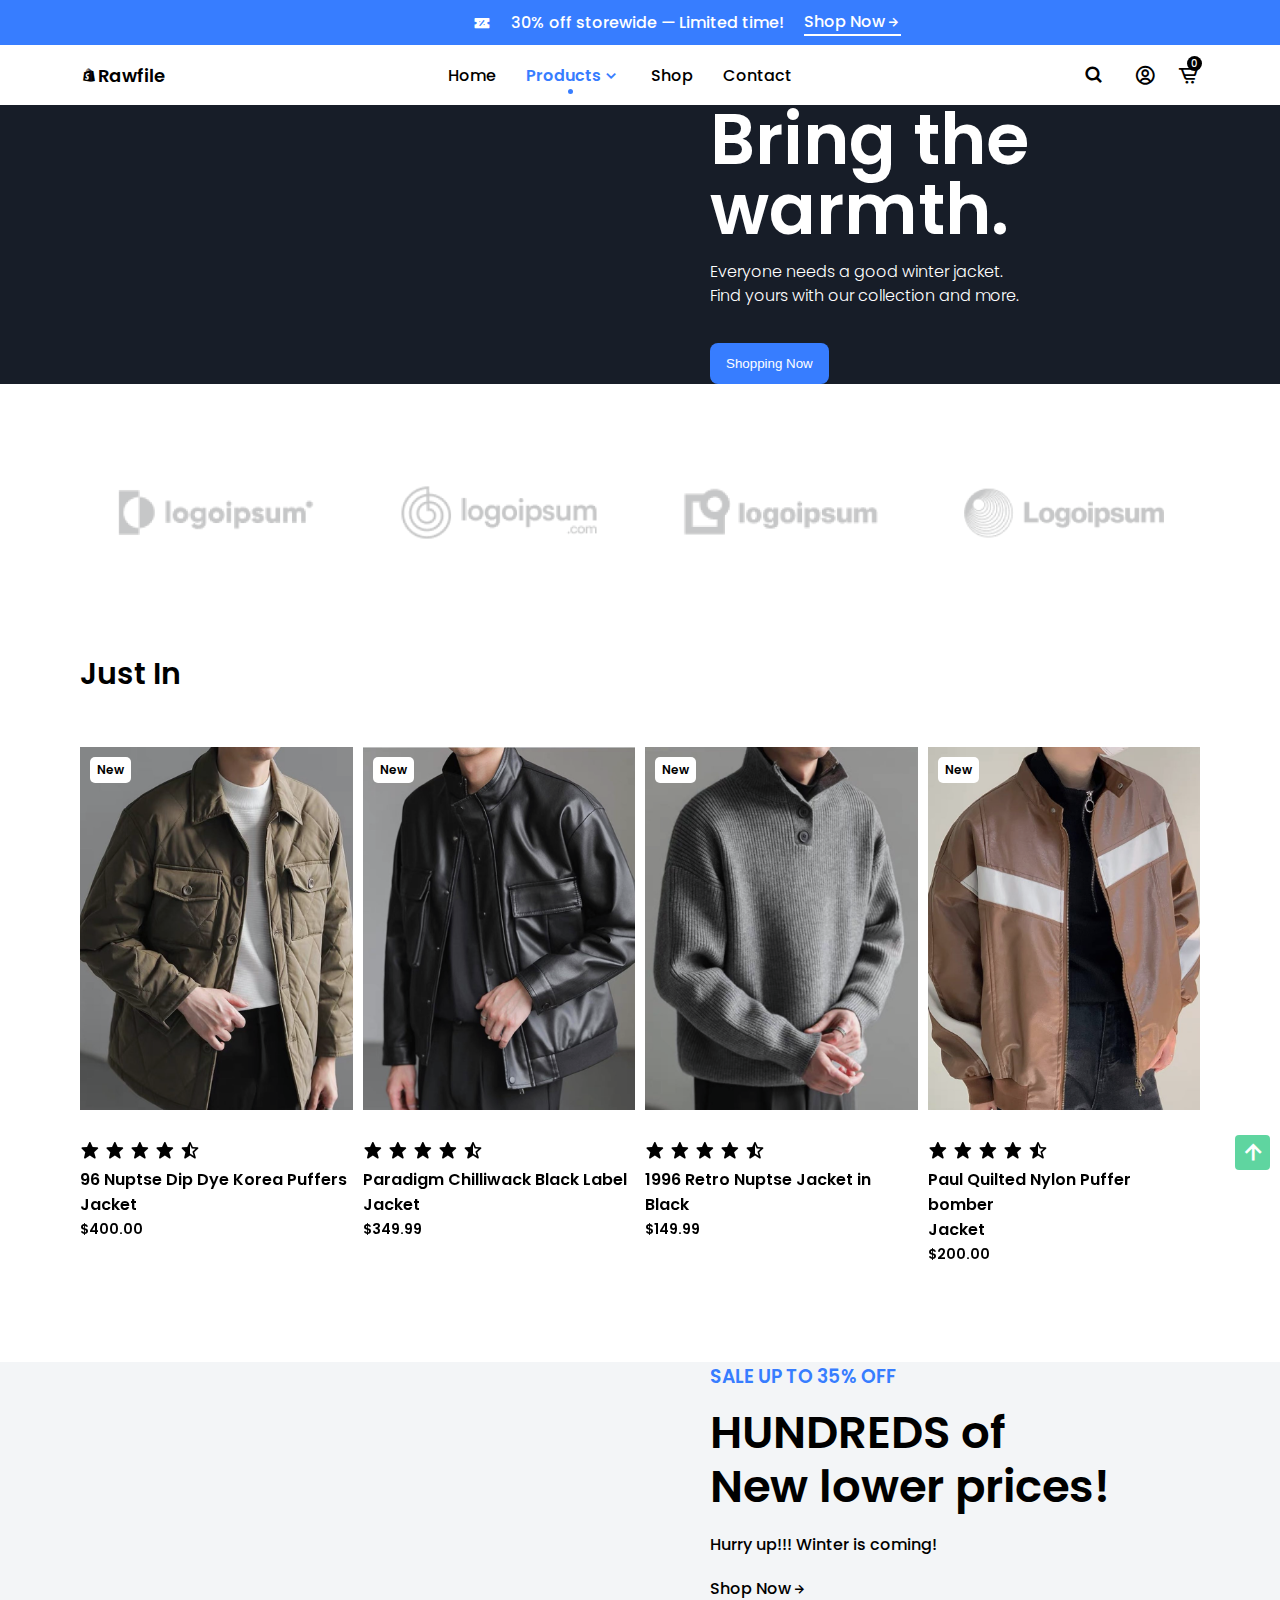
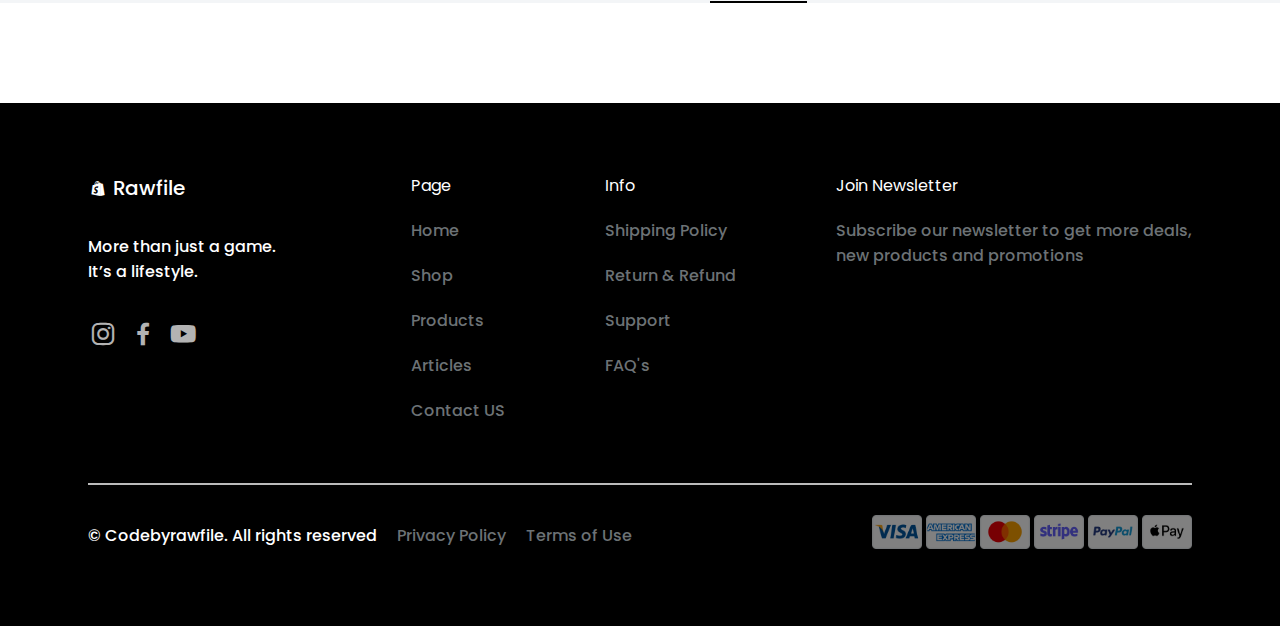
==== commit 1f2457b9: "Added the clothing page" ====
--- a/clothing.html
+++ b/clothing.html
@@ -11,6 +11,7 @@
         <link rel="stylesheet" href="styles/style.css"/>
         <link rel="stylesheet" href="styles/music.css">
         <link rel="stylesheet" href="styles/gadgets.css">
+        <link rel="stylesheet" href="styles/clothing.css">
         <title>E-Comrs</title>
     </head>
     <body>
@@ -289,15 +290,274 @@
         </div>
 
         <!-- HERO SECTION -->
-        <section class="hero">
-            <div class="container hero-container">
-                <div class="hero__img">
-                    <img src="./assets/img/hero-img-1.png" alt="">
-                </div>
-                <div class="hero__text">
-                    <h1 class="hero__title">Listen to <br>the <span>amazing</span><br> music sound.</h1>
-                    <p class="hero__info">Experience music like never before</p>
-                    <button class="herobtn">Shopping Now</button>
+        <section class="ads">
+            <div class="ads__container">
+                <img src="./assets/img/hero-img-4.png" class="ads__img" alt="">
+
+                <div class="ads__content">
+                    <h2 class="ads__title">Bring the  <br>warmth.</h2>
+                    <p class="ads__info">Everyone needs a good winter jacket. <br>Find yours with our collection and more.</p>
+                    <button class="hero_btn">Shopping Now</button>
+                </div>
+            </div>
+        </section>
+
+        <!-- BRANDS -->
+        <section class="logo">
+            <div class="container logo__container">
+                <div class="swiper logo-swiper logo_products">
+                    <div class="swiper-wrapper">
+                        <!-- Item 1 -->
+                        <div class="swiper-slide">
+                            <img src="./assets/img/logo-1.png" alt="">
+                        </div>
+
+                        <!-- Item 2 -->
+                        <div class="swiper-slide">
+                            <img src="./assets/img/logo-2.png" alt="">
+                        </div>
+
+                        <!-- Item 3 -->
+                        <div class="swiper-slide">
+                            <img src="./assets/img/logo-3.png" alt="">
+                        </div>
+
+                        <!-- Item 4 -->
+                        <div class="swiper-slide">
+                            <img src="./assets/img/logo-4.png" alt="">
+                        </div>
+
+                        <!-- Item 5 -->
+                        <div class="swiper-slide">
+                            <img src="./assets/img/logo-5.png" alt="">
+                        </div>
+
+                        <!-- Item 6 -->
+                        <div class="swiper-slide">
+                            <img src="./assets/img/logo-6.png" alt="">
+                        </div>
+                    </div>
+                </div>
+            </div>
+        </section>
+
+        <!-- JUST IN -->
+        <section class="featured new_arrivals">
+            <div class="container new_arrivals-container">
+                <div class="new_arrivals-header">
+                    <h3 class="new_arrivals-title">Just In</h3>
+                </div>
+
+                <div class="swiper mySwiper arrival_products">
+                    <div class="swiper-wrapper">
+                        <!-- Item 1 -->
+                        <div class="swiper-slide">
+                            <div class="card">
+                                <div class="card_top">
+                                    <img src="./assets/img/just-in-1.png" class="card_img" alt="">
+                                    <div class="card_tag-new">New</div>
+                                    <div class="card_top_icon"><i class='bx bx-heart'></i></div>
+                                    <button class="card_btn">Add to cart</button>
+                                </div>
+
+                                <div class="card_body">
+                                    <div class="card_stars">
+                                        <i class='bx bxs-star'></i>
+                                        <i class='bx bxs-star'></i>
+                                        <i class='bx bxs-star'></i>
+                                        <i class='bx bxs-star'></i>
+                                        <i class='bx bxs-star-half'></i>
+                                    </div>
+                                    <h3 class="card_title">96 Nuptse Dip Dye Korea Puffers <br>Jacket </h3>
+                                    <p class="card_price">$400.00</p>
+                                </div>
+                            </div>
+                        </div>
+
+                        <!-- Item 2 -->
+                        <div class="swiper-slide">
+                            <div class="card">
+                                <div class="card_top">
+                                    <img src="./assets/img/just-in-2.png" class="card_img" alt="">
+                                    <div class="card_tag-new">New</div>
+                                    <div class="card_top_icon"><i class='bx bx-heart'></i></div>
+                                    <button class="card_btn">Add to cart</button>
+                                </div>
+
+                                <div class="card_body">
+                                    <div class="card_stars">
+                                        <i class='bx bxs-star'></i>
+                                        <i class='bx bxs-star'></i>
+                                        <i class='bx bxs-star'></i>
+                                        <i class='bx bxs-star'></i>
+                                        <i class='bx bxs-star-half'></i>
+                                    </div>
+                                    <h3 class="card_title">Paradigm Chilliwack Black Label <br>Jacket</h3>
+                                    <p class="card_price">$349.99</p>
+                                </div>
+                            </div>
+                        </div>
+
+                        <!-- Item 3 -->
+                        <div class="swiper-slide">
+                            <div class="card">
+                                <div class="card_top">
+                                    <img src="./assets/img/just-in-3.png" class="card_img" alt="">
+                                    <div class="card_tag-new">New</div>
+                                    <div class="card_top_icon"><i class='bx bx-heart'></i></div>
+                                    <button class="card_btn">Add to cart</button>
+                                </div>
+
+                                <div class="card_body">
+                                    <div class="card_stars">
+                                        <i class='bx bxs-star'></i>
+                                        <i class='bx bxs-star'></i>
+                                        <i class='bx bxs-star'></i>
+                                        <i class='bx bxs-star'></i>
+                                        <i class='bx bxs-star-half'></i>
+                                    </div>
+                                    <h3 class="card_title">1996 Retro Nuptse Jacket in <br>Black</h3>
+                                    <p class="card_price">$149.99</p>
+                                </div>
+                            </div>
+                        </div>
+
+                        <!-- Item 4 -->
+                        <div class="swiper-slide">
+                            <div class="card">
+                                <div class="card_top">
+                                    <img src="./assets/img/just-in-4.png" class="card_img" alt="">
+                                    <div class="card_tag-new">New</div>
+                                    <div class="card_top_icon"><i class='bx bx-heart'></i></div>
+                                    <button class="card_btn">Add to cart</button>
+                                </div>
+
+                                <div class="card_body">
+                                    <div class="card_stars">
+                                        <i class='bx bxs-star'></i>
+                                        <i class='bx bxs-star'></i>
+                                        <i class='bx bxs-star'></i>
+                                        <i class='bx bxs-star'></i>
+                                        <i class='bx bxs-star-half'></i>
+                                    </div>
+                                    <h3 class="card_title">Paul Quilted Nylon Puffer bomber <br>Jacket</h3>
+                                    <p class="card_price">$200.00</p>
+                                </div>
+                            </div>
+                        </div>
+
+                        <!-- Item 5 -->
+                        <div class="swiper-slide">
+                            <div class="card">
+                                <div class="card_top">
+                                    <img src="./assets/img/just-in-5.png" class="card_img" alt="">
+                                    <div class="card_tag-new">New</div>
+                                    <div class="card_top_icon"><i class='bx bx-heart'></i></div>
+                                    <button class="card_btn">Add to cart</button>
+                                </div>
+
+                                <div class="card_body">
+                                    <div class="card_stars">
+                                        <i class='bx bxs-star'></i>
+                                        <i class='bx bxs-star'></i>
+                                        <i class='bx bxs-star'></i>
+                                        <i class='bx bxs-star'></i>
+                                        <i class='bx bxs-star-half'></i>
+                                    </div>
+                                    <h3 class="card_title">96 Nuptse Dip Dye bomber <br>Jacket</h3>
+                                    <p class="card_price">$400.99</p>
+                                </div>
+                            </div>
+                        </div>
+
+                        <!-- Item 6 -->
+                        <div class="swiper-slide">
+                            <div class="card">
+                                <div class="card_top">
+                                    <img src="./assets/img/just-in-6.png" class="card_img" alt="">
+                                    <div class="card_tag-new">New</div>
+                                    <div class="card_top_icon"><i class='bx bx-heart'></i></div>
+                                    <button class="card_btn">Add to cart</button>
+                                </div>
+
+                                <div class="card_body">
+                                    <div class="card_stars">
+                                        <i class='bx bxs-star'></i>
+                                        <i class='bx bxs-star'></i>
+                                        <i class='bx bxs-star'></i>
+                                        <i class='bx bxs-star'></i>
+                                        <i class='bx bxs-star-half'></i>
+                                    </div>
+                                    <h3 class="card_title">Oversized real leather harrington <br>Jacket in black</h3>
+                                    <p class="card_price">$249.99</p>
+                                </div>
+                            </div>
+                        </div>
+
+                        <!-- Item 7 -->
+                        <div class="swiper-slide">
+                            <div class="card">
+                                <div class="card_top">
+                                    <img src="./assets/img/just-in-7.png" class="card_img" alt="">
+                                    <div class="card_tag-new">New</div>
+                                    <div class="card_top_icon"><i class='bx bx-heart'></i></div>
+                                    <button class="card_btn">Add to cart</button>
+                                </div>
+
+                                <div class="card_body">
+                                    <div class="card_stars">
+                                        <i class='bx bxs-star'></i>
+                                        <i class='bx bxs-star'></i>
+                                        <i class='bx bxs-star'></i>
+                                        <i class='bx bxs-star'></i>
+                                        <i class='bx bxs-star-half'></i>
+                                    </div>
+                                    <h3 class="card_title">Men's Torrentshell 3L Rain Jacket in <br> Brown</h3>
+                                    <p class="card_price">$149.00</p>
+                                </div>
+                            </div>
+                        </div>
+
+                        <!-- Item 8 -->
+                        <div class="swiper-slide">
+                            <div class="card">
+                                <div class="card_top">
+                                    <img src="./assets/img/just-in-8.png" class="card_img" alt="">
+                                    <div class="card_tag-new">New</div>
+                                    <div class="card_top_icon"><i class='bx bx-heart'></i></div>
+                                    <button class="card_btn">Add to cart</button>
+                                </div>
+
+                                <div class="card_body">
+                                    <div class="card_stars">
+                                        <i class='bx bxs-star'></i>
+                                        <i class='bx bxs-star'></i>
+                                        <i class='bx bxs-star'></i>
+                                        <i class='bx bxs-star'></i>
+                                        <i class='bx bxs-star-half'></i>
+                                    </div>
+                                    <h3 class="card_title">Paradigm Chilliwack coat Black <br> Label</h3>
+                                    <p class="card_price">$1495.00</p>
+                                </div>
+                            </div>
+                        </div>
+
+                    </div>
+                    <div class="swiper-scrollbar"></div>
+                </div>
+            </div>
+        </section>
+
+        <!-- ADS SECTION -->
+        <section class="adss">
+            <div class="ads_container">
+                <img src="./assets/img/home-page04-1.png" class="ads__img" alt="">
+
+                <div class="ads_content">
+                    <h3 class="ads_subheading">SALE UP TO 35% OFF</h3>
+                    <h2 class="ads_title">HUNDREDS of <br> New lower prices!</h2>
+                    <p class="ads_info">Hurry up!!! Winter is coming!</p>
+                    <a href="shop.html" class="top__nav-link">Shop Now <i class="bx bx-right-arrow-alt"></i></a>
                 </div>
             </div>
         </section>
@@ -306,27 +566,6 @@
 
         <!-- FOOTER -->
         <footer class="footer">
-            <div class="footer__container">
-                <div class="footer__top">
-                    <img src="./assets/img/footer-image3.png" alt="">
-                    <div class="footer__top-content">
-                        <h3 class="top__content-title">Join Our Newsletter</h3>
-                        <p class="top__content-info">Sign up for deals, new products and promotions </p>
-
-                        <div class="footer__form">
-                            <form action="">
-                                <div class="mail">
-                                    <i class='bx bx-envelope'></i>
-                                    <input type="Email" id="email"  placeholder="Email address">
-                                </div>
-                                
-                                <span>Signup</span>
-                            </form>
-                        </div>
-                    </div>
-                    <img src="./assets/img/footer-image4.png" alt="">
-                </div>
-
                 <div class="footer__down">
                     <div class="container">
                         <div class="footer__content">
@@ -335,29 +574,58 @@
                                 <div class="logo__img">
                                     <a href="index.html" class="logo__link" ><i class='bx bxl-shopify'></i><span>Rawfile</span></a>
                                 </div>
-                                <p class="logo__info">Gift & Decoration Store</p>
-                            </div>
-
-                            <div class="footer__links">
-                                <div class="links"><a href="home.html">Home</a></div>
-                                <div class="links"><a href="shop.html">Shop</a></div>
-                                <div class="links"><a href="product.html">Product</a></div>
-                                <div class="links"><a href="blog.html">Blog</a></div>
-                                <div class="links"><a href="contact.html">Contact Us</a></div>
-                            </div>
-                        </div>
-
-                        <div class="footer__socials">
-                            <div class="footer__copy">
-                                <p class="copy">&#169; Codebyrawfile. All rights reserved</p>
-                                <a href="privacy.html">Privacy Policy</a>
-                                <a href="terms.html">Terms of Use</a>
-                            </div>
-                            
-                            <div class="social__icons">
+                                <div>More than just a game. <br>It’s a lifestyle.</div>
+                                <div class="social__icons">
                                 <a href="#"><i class='bx bxl-instagram'></i></a>
                                 <a href="#"><i class='bx bxl-facebook'></i></a>
                                 <a href="#"><i class='bx bxl-youtube'></i></a>
+                            </div>
+                            </div>
+                            <div class="footer__links">
+                                <div>
+                                    <h4>Page</h4>
+                                    <ul>
+                                        <li class="footer_links"><a href="index.html" class="links">Home</a></li>
+                                        <li class="footer_links"><a href="shop.html" class="links">Shop</a></li>
+                                        <li class="footer_links"><a href="product.html" class="links">Products</a></li>
+                                        <li class="footer_links"><a href="articles.html" class="links">Articles</a></li>
+                                        <li class="footer_links"><a href="contact.html" class="links">Contact US</a></li>
+                                    </ul>
+                                </div>
+
+                                <div>
+                                    <h4>Info</h4>
+                                    <ul>
+                                        <li class="footer_links"><a href="#" class="links">Shipping Policy</a></li>
+                                        <li class="footer_links"><a href="#" class="links">Return & Refund</a></li>
+                                        <li class="footer_links"><a href="#" class="links">Support</a></li>
+                                        <li class="footer_links"><a href="#" class="links">FAQ's</a></li>
+                                    </ul>
+                                </div>
+
+                                <div>
+                                    <h4>Join Newsletter</h4>
+                                    <ul>
+                                        <li class="footer_links">Subscribe our newsletter to get more deals, <br>new products and promotions</li>
+                                    </ul>
+                                </div>
+                            </div>
+                        </div>
+
+                        <div class="footer_socials">
+                            <div class="footer_copy">
+                                <p class="copy">&#169; Codebyrawfile. All rights reserved</p>
+                                <div><a href="privacy.html">Privacy Policy</a></div>
+                                <div><a href="terms.html">Terms of Use</a></div>
+                            </div>
+                            
+                            <div class="footer_img">
+                                <img src="./assets/img/visa.png" alt="">
+                                <img src="./assets/img/american_express.png" alt="">
+                                <img src="./assets/img/master_card.png" alt="">
+                                <img src="./assets/img/stripe.png" alt="">
+                                <img src="./assets/img/paypal.png" alt="">
+                                <img src="./assets/img/apple_pay.png" alt="">
                             </div>
                         </div>
                     </div>
--- a/styles/style.css
+++ b/styles/style.css
@@ -105,6 +105,7 @@
 .nav__link i {
     font-size: 2rem;
 }
+
 .nav__link:hover {
     color: var(--sec-color-blue);
     cursor: pointer;
@@ -259,20 +260,20 @@
     color: var(--sec-color-blue);
 }
 
-.dropdown__link::after {
+/* .dropdown__link::after {
     content: "";
     position: absolute;
     bottom: 0;
     left: 0;
     width: 0;
-    height: 2px; /* Adjust the thickness of the underline */
-    background-color: var(--sec-color-blue); /* Or any color you prefer */
+    height: 2px;
+    background-color: var(--sec-color-blue);
     transition: width 0.5s ease;
-}
-
-.dropdown__link:hover::after {
-    width: 100%; /* Full width on hover */
-}
+} */
+
+/* .dropdown__link:hover::after {
+    width: 100%;
+} */
 
 /* MOBILE NAV */
 .mobile__nav {
@@ -379,7 +380,7 @@
     color: var(--sec-color-blue);
 }
 
-.mobile__dropdown-link::after {
+/* .mobile__dropdown-link::after {
     content: "";
     position: absolute;
     bottom: 0;
@@ -388,11 +389,11 @@
     height: 2px;
     background-color: var(--sec-color-blue);
     transition: width 0.5s ease;
-}
-
-.mobile__dropdown-link:hover::after {
+} */
+
+/* .mobile__dropdown-link:hover::after {
     width: 100%;
-}
+} */
 
 .mobile__nav-link:hover > .mobile__dropdown-data {
     opacity: 1;
@@ -1202,6 +1203,7 @@
 }
 
 .footer__down {
+    width: 100%;
     background-color: var(--primary-color);
     color: var(--background-color);
 }
@@ -1249,49 +1251,54 @@
 }
 
 .footer__links a {
+    color: var(--neutral-color);
     font-size: 1.6rem;
-    font-weight: 200;
     transition: 0.5s;
 }
 
 .footer__links a:hover {
     color: var(--background-color);
+}
+
+/* Footer Down */
+.footer_socials {
+    padding-top: 3rem;
+    display: flex;
+    justify-content: space-between;
+    align-items: center;
+}
+
+.footer_copy {
+    display: flex;
+    align-items: center;
+    gap: 2rem;
+}
+
+.footer_copy div a{
+    color: var(--neutral-color);
     font-weight: 500;
-}
-
-.footer__socials {
-    padding-top: 3rem;
-    display: flex;
-    justify-content: space-between;
-    align-items: center;
-}
-
-.footer__copy {
-    display: inline-flex;
-    align-items: center;
-    gap: 3rem;
+    transition: .5s;
+}
+
+.footer_copy div a:hover {
+    color: var(--background-color);
 }
 
 .copy {
-    color: var(--neutral-line-color);
-    font-weight: 200;
-}
-
-.footer__copy a,
-.social__icons a {
-    transition: 0.5s;
-}
-
-.footer__copy a:hover,
-.social__icons a:hover {
-    opacity: 0.6;
-}
-
-.social__icons {
-    display: inline-flex;
-    gap: 2rem;
-    font-size: 2rem;
-}
+    color: var(--background-color);
+    font-weight: 500;
+}
+
+.footer_img i {
+    font-size: 3rem;
+    transition: .5s;
+    opacity: .4;
+}
+
+.footer_img i:hover {
+    opacity: 1;
+}
+
 
 /* SCROLL UP */
 .scrollup {
@@ -1302,7 +1309,7 @@
     border-radius: 0.4rem;
     display: inline-flex;
     padding: 0.25rem;
-    z-index: var(--z-tooltip);
+    z-index: 1000;
     opacity: 0.8;
     transition: 0.5s;
 }
@@ -1685,8 +1692,8 @@
     .footer__content,
     .footer__logo,
     .footer__links,
-    .footer__socials,
-    .footer__copy {
+    .footer_socials,
+    .footer_copy {
         flex-direction: column;
         gap: 3rem;
     }
@@ -1705,6 +1712,12 @@
     }
 }
 
+@media screen and (max-width: 392px) {
+    .copy {
+        font-size: 1.4rem;
+    }
+}
+
 @media screen and (max-width: 377px) {
     .nav__icon .search__box .input__box {
         height: 40px;
--- a/styles/music.css
+++ b/styles/music.css
@@ -70,6 +70,10 @@
     cursor: pointer;
 }
 
+.dropdown__link:hover {
+    color: var(--sec-color-yellow);
+}
+
 
 .active-link {
     color: var(--background-color);
@@ -94,6 +98,17 @@
 
 .nav__icon .search__box .input__box:before {
     background-color: var(--sec-color-yellow);
+}
+
+/* MOBILE NAV */
+.mobile__nav-link:hover,
+.holder__name:hover {
+    color: var(--sec-color-yellow);
+}
+
+
+.mobile__dropdown-link:hover {
+    color: var(--sec-color-yellow);
 }
 
 /* HERO SECTION */
@@ -305,6 +320,11 @@
     align-self: flex-end;
 }
 
+.showcase__header a:hover {
+    color: var(--sec-color-yellow);
+    border-bottom: 2px solid var(--sec-color-yellow);
+}
+
 /* BEST SELLER */
 .bestseller {
     display: grid;
@@ -411,7 +431,7 @@
     border-radius: 0.4rem;
     display: inline-flex;
     padding: 0.25rem;
-    z-index: var(--z-tooltip);
+    z-index: 1000;
     opacity: 0.8;
     transition: 0.5s;
 }
@@ -484,6 +504,12 @@
     .hero-container {
         justify-content: space-between;
         gap: 1rem;
+    }
+
+    /* NEWSFEED */
+    .news_feed-title {
+        font-size: 3rem;
+        margin-bottom: 1rem;
     }
 }
 
@@ -508,6 +534,17 @@
     .hero__title {
         font-size: 5rem;
         margin-bottom: 1.5rem;
+    }
+
+    /* NEWSFEED */
+    .news_feed-title {
+        font-size: 2.25rem;
+        margin-bottom: 1rem;
+    }
+
+    .news_feed-info,
+    .newsfeed span {
+        font-size: 1.45rem;
     }
 }
 
--- a/styles/gadgets.css
+++ b/styles/gadgets.css
@@ -86,6 +86,10 @@
     border-radius: 50%;
 }
 
+.dropdown__link:hover {
+    color: var(--sec-color-green);
+}
+
 /* SEARCH BOX NAV */
 .nav__icon .search__box .input__box {
     background-color: var(--sec-color-green);
@@ -93,6 +97,17 @@
 
 .nav__icon .search__box .input__box:before {
     background-color: var(--sec-color-green);
+}
+
+/* MOBILE NAV */
+.mobile__nav-link:hover,
+.holder__name:hover {
+    color: var(--sec-color-green);
+}
+
+
+.mobile__dropdown-link:hover {
+    color: var(--sec-color-green);
 }
 
 /* HERO SECTION */
@@ -201,6 +216,13 @@
 /* COLLECTION */
 .item-3 .showcase__img-container img {
     align-self: flex-start;
+}
+
+/* ARTICLES */
+.linked:hover,
+.showcase__header a:hover {
+    color: var(--sec-color-green);
+    border-bottom: 2px solid var(--sec-color-green);
 }
 
 /* NEWSLETTER SECTION */
@@ -225,13 +247,7 @@
 }
 
 .footer__top img {
-    width: 300px;
     align-self: center;
-}
-
-.top__content-title {
-    font-size: 4.5rem;
-    font-weight: 600;
 }
 
 .top__content-info {
@@ -269,6 +285,131 @@
 .footer__form span {
     color: var(--neutral-color);
     cursor: pointer;
+}
+
+.footer__logo {
+    display: flex;
+    flex-direction: column;
+    align-items: flex-start;
+    gap: 3rem;
+}
+
+.footer__content {
+    display: flex;
+    justify-content: space-between;
+    align-items: flex-start;
+    border-bottom: 2px solid var(--neutral-line-color);
+    padding-bottom: 4rem;
+}
+
+.footer__links {
+    display: flex;
+    align-items: flex-start;
+    gap: 10rem;
+}
+
+.footer_links {
+    margin: 2rem 0;
+}
+
+.footer_socials {
+    padding-top: 3rem;
+    display: flex;
+    justify-content: space-between;
+    align-items: center;
+}
+
+.footer_copy {
+    display: flex;
+    align-items: center;
+    gap: 2rem;
+}
+
+.footer_copy div a,
+.footer_links{
+    color: var(--neutral-color);
+    font-weight: 500;
+    transition: .5s;
+    cursor: pointer;
+}
+
+.footer_copy div a:hover,
+.footer_links:hover {
+    color: var(--background-color);
+}
+
+.copy {
+    color: var(--background-color);
+    font-weight: 500;
+}
+
+.social__icons {
+    width: 100%;
+    display: inline-flex;
+    gap: 1rem;
+    font-size: 3rem;
+}
+
+.social__icons a {
+    opacity: .7;
+}
+
+.social__icons a:hover {
+    opacity: 1;
+}
+
+.social__icons a {
+    transition: 0.5s;
+}
+
+.footer_img img {
+    width: 50px;
+    opacity: .5;
+    transition: .5s;
+}
+
+.footer_img img:hover {
+    opacity: 1;
+}
+
+/* SCROLL UP */
+.scrollup {
+    position: fixed;
+    right: 1rem;
+    bottom: -30%;
+    background-color: var(--sec-color-green);
+    border-radius: 0.4rem;
+    display: inline-flex;
+    padding: 0.25rem;
+    z-index: 1000;
+    opacity: 0.8;
+    transition: 0.5s;
+}
+
+.scrollup:hover {
+    opacity: 1;
+}
+
+.scrollup__icon {
+    font-size: 3rem;
+    color: #fff;
+}
+
+/* Show Scroll Up*/
+.show-scroll {
+    bottom: 3rem;
+}
+
+/* SCROLL BAR */
+::-webkit-scrollbar {
+    width: 0.6rem;
+    background-color: var(--scroll-bar-color);
+    border-radius: 0.5rem;
+}
+
+::-webkit-scrollbar-thumb {
+    background-color: var(--sec-color-green);
+    border-radius: 0.5rem;
 }
 
 /* RESPONSIVENESS */
--- a/styles/clothing.css
+++ b/styles/clothing.css
@@ -0,0 +1,231 @@
+:root {
+    --primary-color: #000;
+    --sec-color-blue: #377dff;
+    --sec-color-green: #38cb89;
+    --sec-color-yellow: #ffab00;
+    --sec-color-orange: #ffab0066;
+    --sec-color-red: #ff5630;
+    --background-color: #fff;
+    --neutral-card-color: #f3f5f7;
+    --neutral-color: #6c7275;
+    --neutral-line-color: #bbbbbb;
+    --shadow: hsla(0, 0%, 15%, 0.1);
+    --font-family: "poppins", sans-serif;
+    --scroll-bar-color: hsl(250, 12%, 90%);
+    --scroll-thumb-color: hsl(250, 12%, 60%);
+
+    /* Typo and Fonts */
+    --h1-font-size: 3rem;
+    --h2-font-size: 2.8rem;
+    --h3-font-size: 2.4rem;
+    --h4-font-size: 2rem;
+    --h5-font-size: 1.6rem;
+
+    /* Margins $ Bottoms */
+    --mb-4: 4rem;
+    --mb-2-5: 2.5rem;
+    --mb-1: 1rem;
+
+    /* Paddings */
+    --pd-btn: 1.3rem 1.6rem;
+}
+
+/* TOP NAV */
+.top__nav {
+    background-color: var(--sec-color-blue);
+    color: var(--background-color);
+}
+
+.top__nav-link {
+    color: var(--background-color);
+    border-bottom: 2px solid var(--background-color);
+}
+
+.top__nav-link:hover {
+    color: var(--primary-color);
+    border-bottom: 2px solid var(--primary-color);
+}
+
+/* NAVBAR */
+.nav__link:hover {
+    color: var(--sec-color-blue);
+    cursor: pointer;
+}
+
+.active-link {
+    color: var(--sec-color-blue);
+    position: relative;
+    font-weight: 600;
+}
+.active-link:before {
+    content: "";
+    position: absolute;
+    bottom: -0.65rem;
+    left: 45%;
+    width: 5px;
+    height: 5px;
+    background-color: var(--sec-color-blue);
+    border-radius: 50%;
+}
+
+.dropdown__link:hover {
+    color: var(--sec-color-blue);
+}
+
+/* SEARCH BOX NAV */
+.nav__icon .search__box .input__box {
+    background-color: var(--sec-color-blue);
+}
+
+.nav__icon .search__box .input__box:before {
+    background-color: var(--sec-color-blue);
+}
+
+/* MOBILE NAV */
+.mobile__nav-link:hover,
+.holder__name:hover {
+    color: var(--sec-color-blue);
+}
+
+
+.mobile__dropdown-link:hover {
+    color: var(--sec-color-blue);
+}
+
+/* HERO SECTION */
+.ads__container {
+    padding-top: 10.5rem;
+    background-color: #171D28;
+}
+
+.ads__title {
+    font-size: 7rem;
+    line-height: 1;
+}
+
+.ads__info {
+    font-weight: 300;
+    line-height: 1.5;
+}
+
+
+.hero_btn {
+    margin-top: 2rem;
+    background-color: var(--sec-color-blue);
+    color: var(--background-color);
+    transition: 0.5s;
+}
+
+/* JUST IN */
+.card_img {
+    margin: 0 0;
+    transition: all 0.5s ease-in-out;
+}
+
+.card_top {
+    background-color: var(--background-color)
+}
+
+.card_btn {
+    opacity: .7;
+}
+
+.card_btn:hover {
+    background-color: var(--primary-color);
+    color: var(--background-color);
+    border: none;
+    opacity: 1;
+}
+
+/* ADS SECTTION */
+.ads_container {
+    background-color: var(--neutral-card-color);
+    display: flex;
+    align-items: center;
+    gap: 7rem;
+    margin-bottom: 3rem;
+}
+
+.ads_img {
+    width: 50%;
+}
+
+.ads_subheading {
+    color: var(--sec-color-blue);
+    font-weight: 600;
+    margin-bottom: 1.5rem;
+}
+
+.ads_title {
+    font-size: 4.5rem;
+    margin-bottom: 1.5rem;
+}
+
+.ads_info {
+    font-weight: 500;
+    line-height: 2;
+    margin-bottom: 1.5rem;
+}
+
+.ads_content .top__nav-link {
+    color: var(--primary-color);
+    border-bottom: 2px solid var(--primary-color);
+    transition: 0.3s;
+}
+
+.ads_content .top__nav-link:hover {
+    color: var(--sec-color-blue);
+    border-bottom: 2px solid var(--sec-color-blue);
+}
+
+/* RESPONSIVENESS */
+@media screen and (max-width: 1200px){
+    .ads__title {
+        font-size: 5rem;
+    }
+} 
+
+
+@media screen and (max-width: 992px) {
+    /* HERO */
+    .ads__container {
+        gap: 4rem;
+    }
+
+    .ads__title {
+        font-size: 3.5rem;
+    }
+
+    .ads__subheading {
+        font-size: 1.4rem;
+    }
+
+    .ads__info {
+        font-size: 1.4rem;
+    }
+
+    .ads__content a {
+        font-size: 1.2rem;
+    }
+
+     /* ADS SECTION */
+    .ads__container {
+        gap: 4rem;
+    }
+
+    .ads_titl {
+        font-size: 3rem;
+    }
+
+    .ads_subheading {
+        font-size: 1.4rem;
+    }
+
+    .ads_info {
+        font-size: 1.4rem;
+    }
+
+    .ads_content a {
+        font-size: 1.2rem;
+    }
+}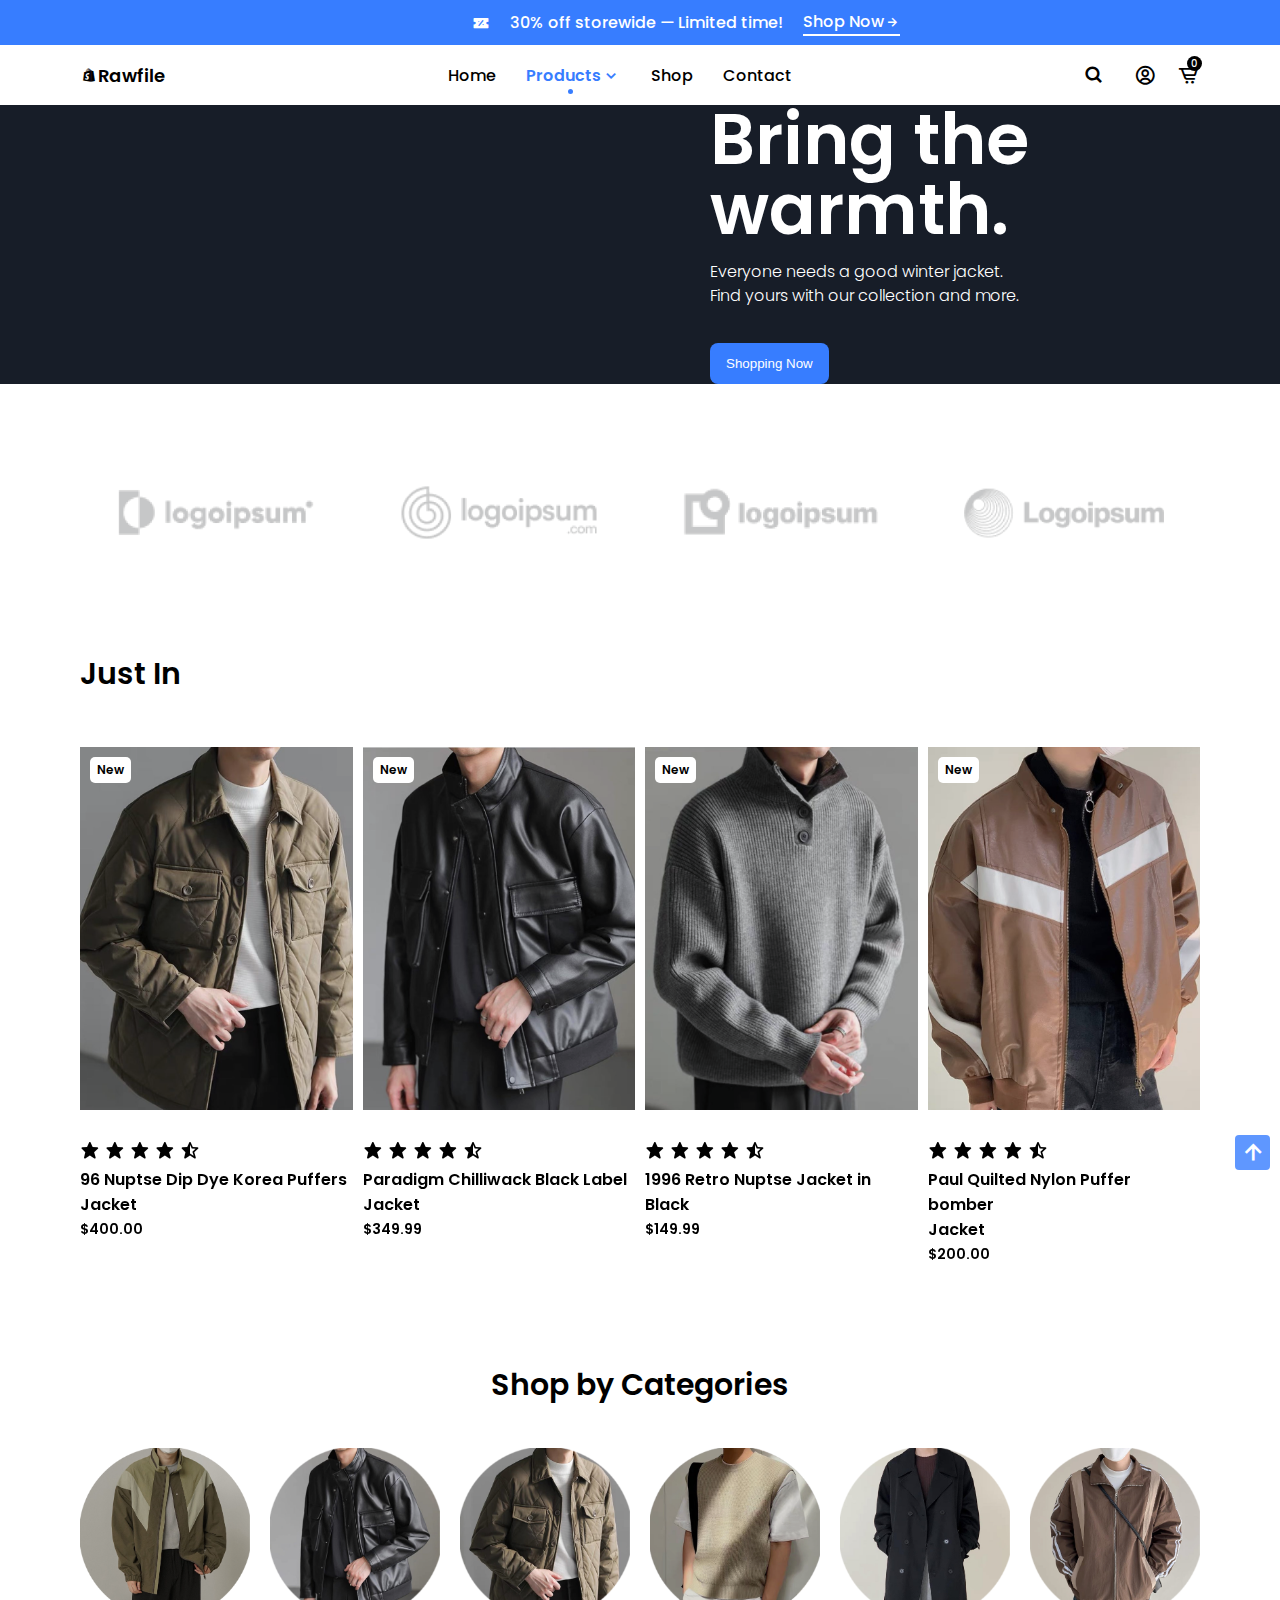
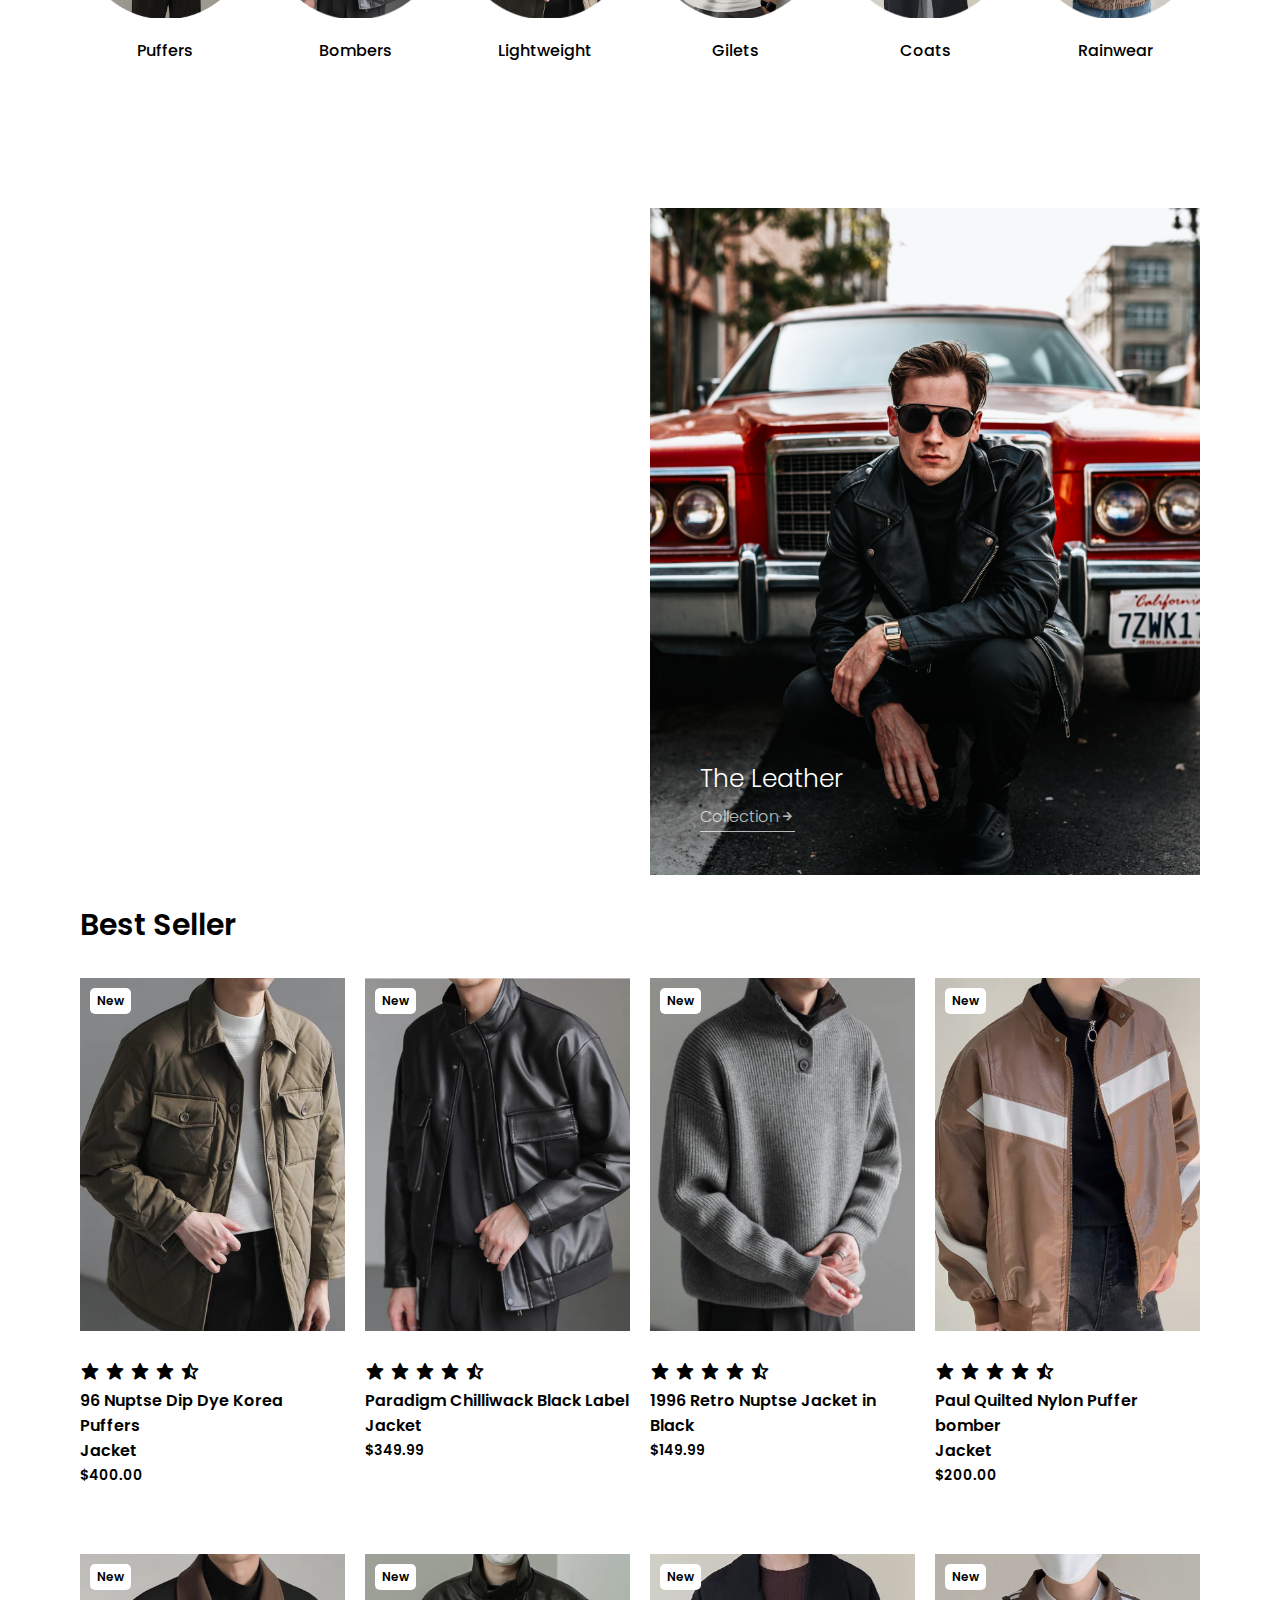
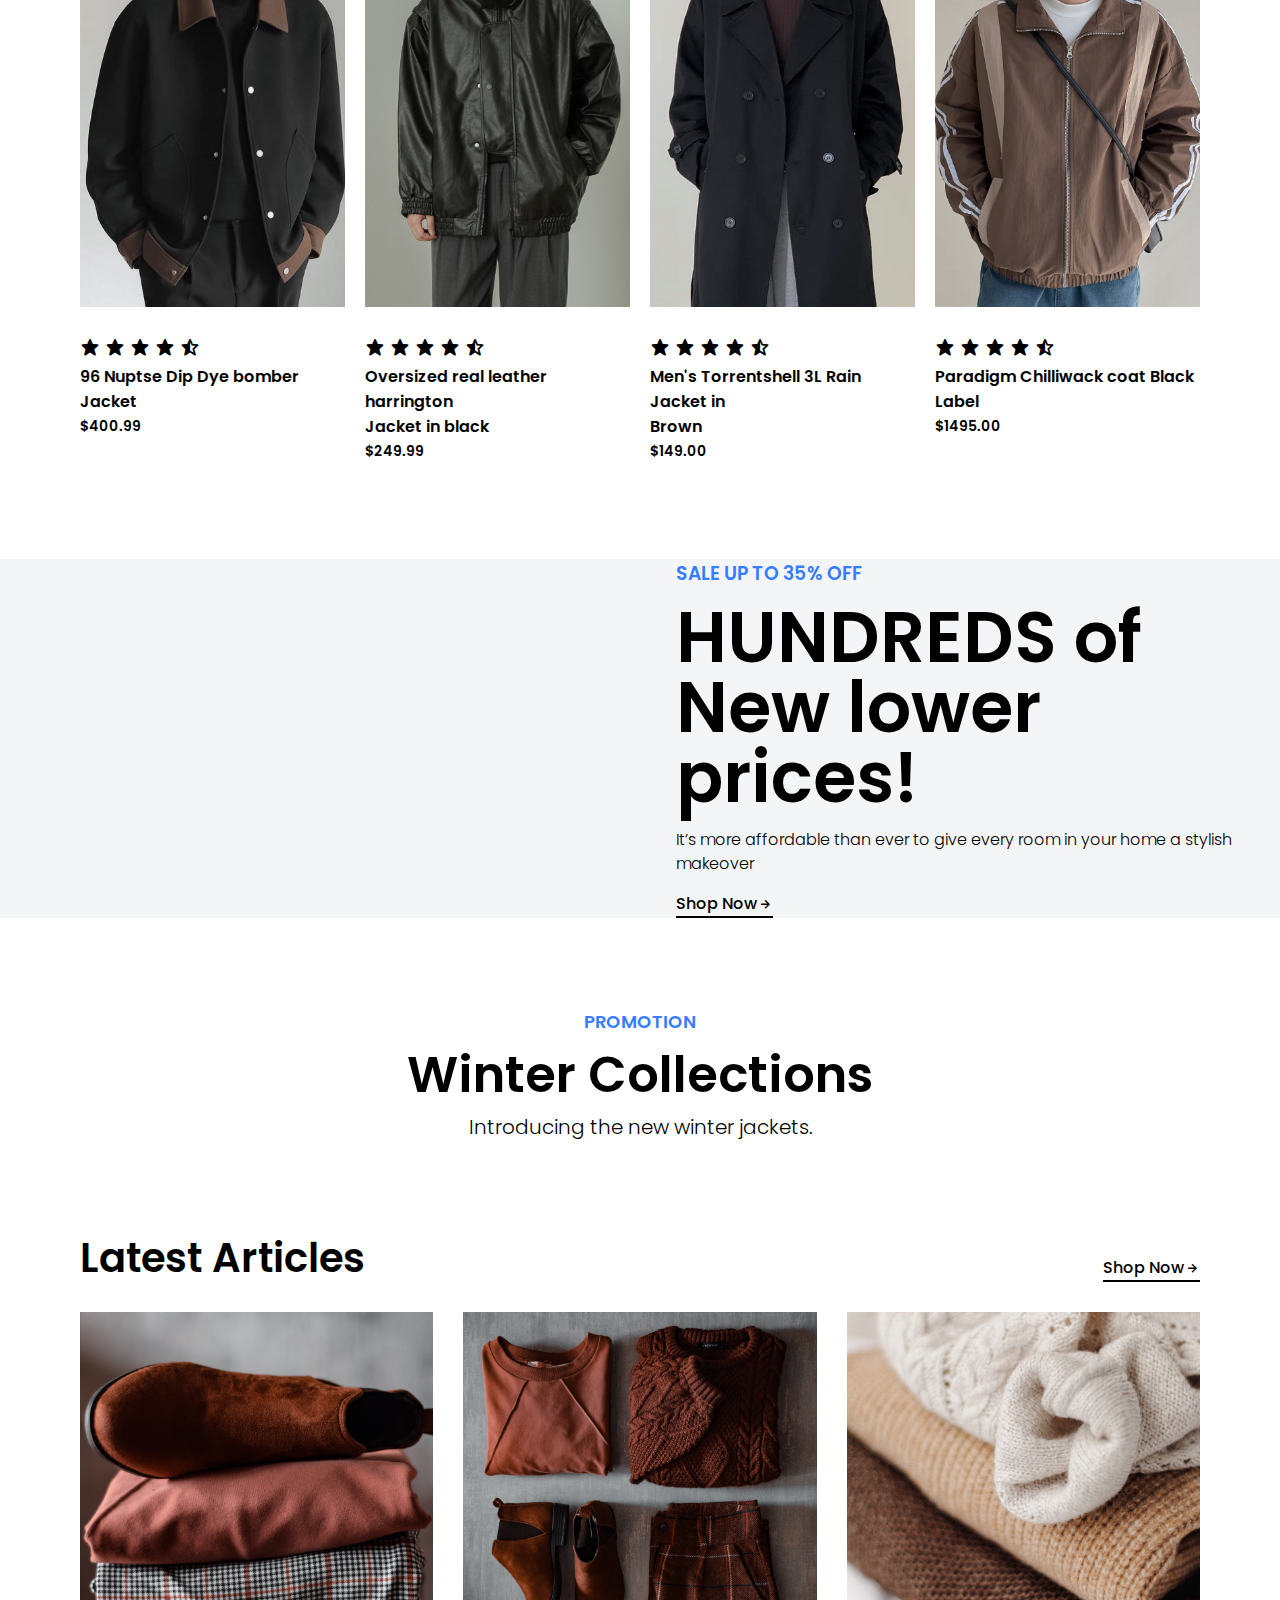
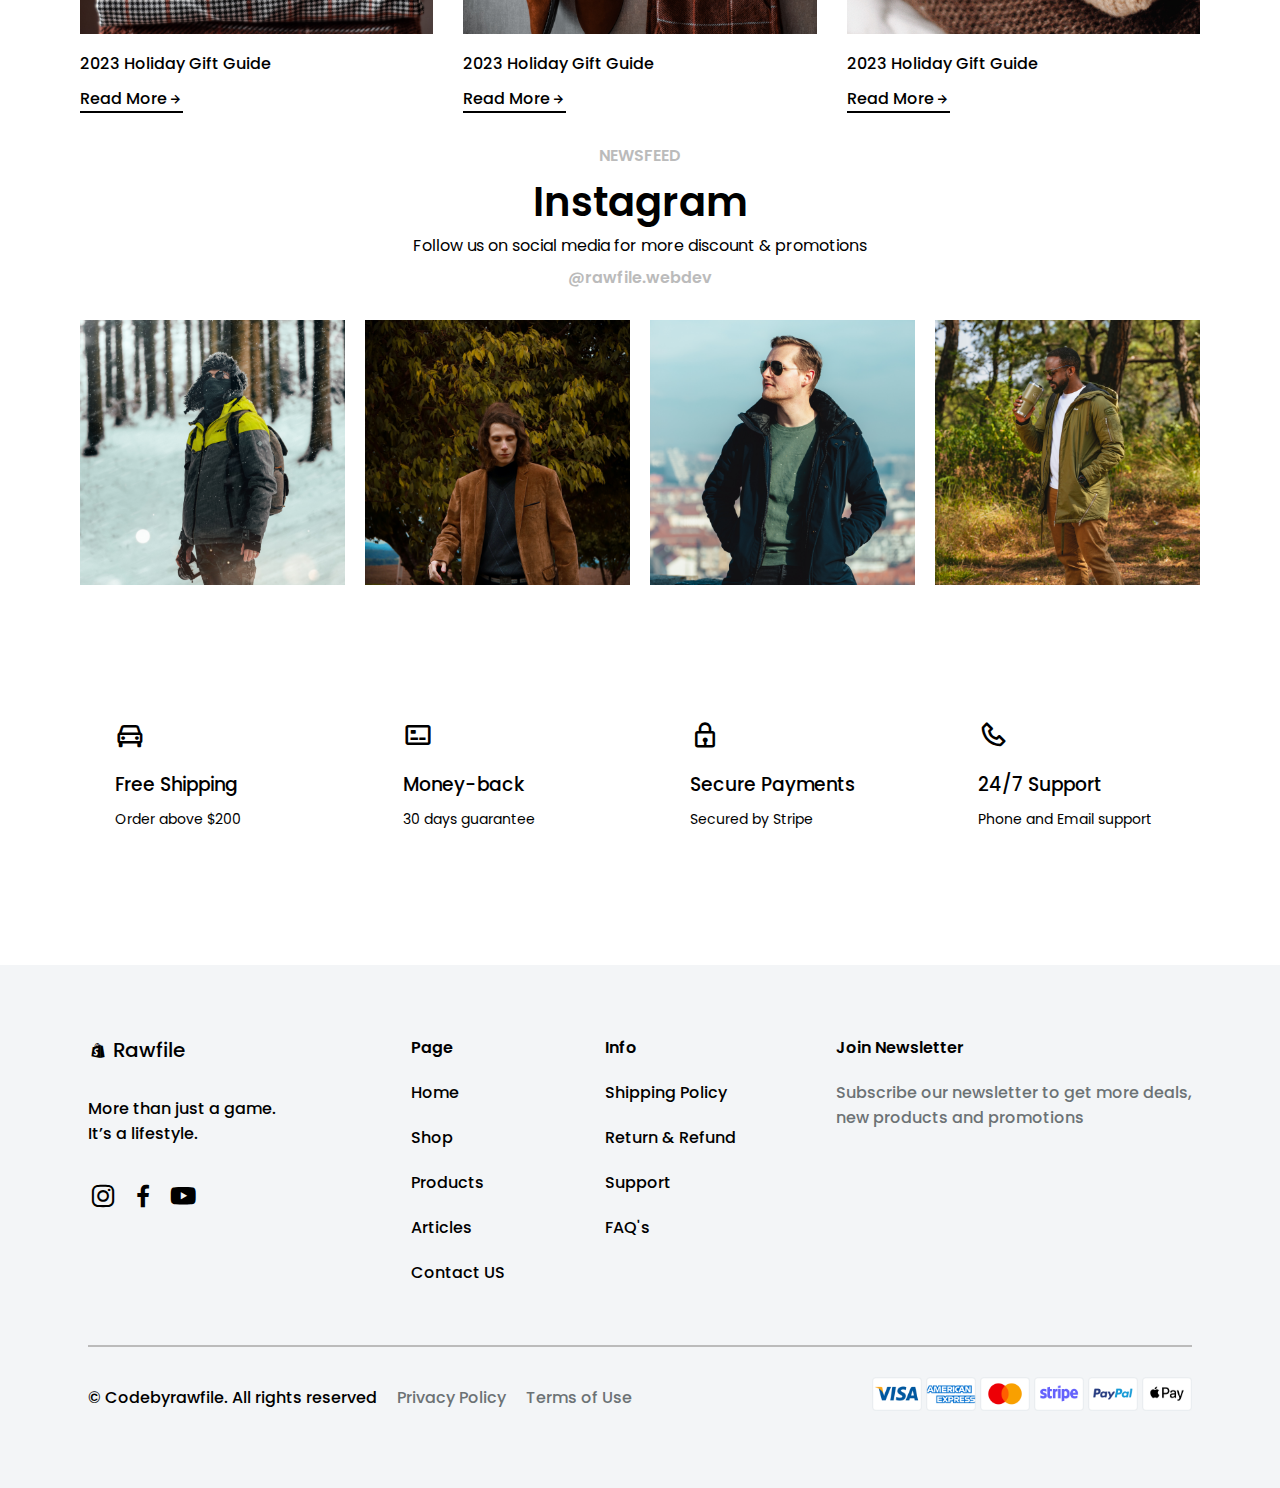
==== commit 8c3b3bd0: "Finished all the three product pages with full responsiveness and design" ====
--- a/clothing.html
+++ b/clothing.html
@@ -548,21 +548,418 @@
             </div>
         </section>
 
+        <!-- SHOP BY CATEGORIES -->
+        <section class="category">
+            <div class="container category_container">
+                <div class="category_header">
+                    <h3 class="category_title">Shop by Categories</h3>
+                </div>
+
+                <div class="category_cards">
+                    
+                    <div class="cards">
+                        <!-- Card 1 -->
+                        <div class="category_img">
+                            <img src="./assets/img/shop-by-categories-7.png" alt="">
+                            <div class="category_name">Puffers</div>
+                        </div>
+                        <!-- Card 2 -->
+                        <div class="category_img">
+                            <img src="./assets/img/shop-by-categories-8.png" alt="">
+                            <div class="category_name">Bombers</div>
+                        </div>
+                        <!-- Card 3 -->
+                        <div class="category_img">
+                            <img src="./assets/img/shop-by-categories-9.png" alt="">
+                            <div class="category_name">Lightweight</div>
+                        </div>
+                    </div>
+
+                    <div class="cards">
+                        <!-- Card 4 -->
+                        <div class="category_img">
+                            <img src="./assets/img/shop-by-categories-10.png" alt="">
+                            <div class="category_name">Gilets</div>
+                        </div>
+                        <!-- Card 5 -->
+                        <div class="category_img">
+                            <img src="./assets/img/shop-by-categories-11.png" alt="">
+                            <div class="category_name">Coats</div>
+                        </div>
+                        <!-- Card 6 -->
+                        <div class="category_img">
+                            <img src="./assets/img/shop-by-categories-12.png" alt="">
+                            <div class="category_name">Rainwear</div>
+                        </div>
+                    </div>
+                </div>
+            </div>
+        </section>
+
+        <section class="category2">
+            <div class="container category2_container">
+                <div class="category_card-2">
+                    <div class="category_card-2-img">
+                        <img src="./assets/img/outfits-1.png" alt="">
+                        <div class="card_info">
+                            <p>November Outfits</p>
+                            <div>
+                                <a href="#">Collection <i class='bx bx-right-arrow-alt'></i></a>
+                            </div>
+                        </div>
+                    </div>
+                    <div class="category_card-2-img">
+                        <img src="./assets/img/outfits-2.png" alt="">
+                        <div class="card_info">
+                            <p>Cashmere Set</p>
+                            <div>
+                                <a href="#">Collection <i class='bx bx-right-arrow-alt'></i></a>
+                            </div>
+                        </div>
+                    </div>
+                </div>
+
+                <div class="category_card-2">
+                    <div class="category_card-2-img">
+                        <img src="./assets/img/outfits-3.png" alt="">
+                        <div class="card_info">
+                            <p>The New Nordic</p>
+                            <div>
+                                <a href="#">Collection <i class='bx bx-right-arrow-alt'></i></a>
+                            </div>
+                        </div>
+                    </div>
+                    <div class="category_card-2-img">
+                        <img src="./assets/img/outfits-4.png" alt="">
+                        <div class="card_info">
+                            <p>The Leather</p>
+                            <div>
+                                <a href="#">Collection <i class='bx bx-right-arrow-alt'></i></a>
+                            </div>
+                        </div>
+                    </div>
+                </div>
+            </div>
+        </section>
+
+        <!-- BESTSELLER SECTION -->
+        <section class="new_arrivals">
+            <div class="container new_arrivals-container">
+                <div class="new_arrivals-header">
+                    <h3 class="new_arrivals-title">Best Seller</h3>
+                </div>
+                
+                <div class="best_seller swiper">
+                    <!-- Item 1 -->
+                        <div class="swiper-slide">
+                            <div class="card">
+                                <div class="card_top">
+                                    <img src="./assets/img/just-in-1.png" class="card_img" alt="">
+                                    <div class="card_tag-new">New</div>
+                                    <div class="card_top_icon"><i class='bx bx-heart'></i></div>
+                                    <button class="card_btn">Add to cart</button>
+                                </div>
+
+                                <div class="card_body">
+                                    <div class="card_stars">
+                                        <i class='bx bxs-star'></i>
+                                        <i class='bx bxs-star'></i>
+                                        <i class='bx bxs-star'></i>
+                                        <i class='bx bxs-star'></i>
+                                        <i class='bx bxs-star-half'></i>
+                                    </div>
+                                    <h3 class="card_title">96 Nuptse Dip Dye Korea Puffers <br>Jacket </h3>
+                                    <p class="card_price">$400.00</p>
+                                </div>
+                            </div>
+                        </div>
+
+                        <!-- Item 2 -->
+                        <div class="swiper-slide">
+                            <div class="card">
+                                <div class="card_top">
+                                    <img src="./assets/img/just-in-2.png" class="card_img" alt="">
+                                    <div class="card_tag-new">New</div>
+                                    <div class="card_top_icon"><i class='bx bx-heart'></i></div>
+                                    <button class="card_btn">Add to cart</button>
+                                </div>
+
+                                <div class="card_body">
+                                    <div class="card_stars">
+                                        <i class='bx bxs-star'></i>
+                                        <i class='bx bxs-star'></i>
+                                        <i class='bx bxs-star'></i>
+                                        <i class='bx bxs-star'></i>
+                                        <i class='bx bxs-star-half'></i>
+                                    </div>
+                                    <h3 class="card_title">Paradigm Chilliwack Black Label <br>Jacket</h3>
+                                    <p class="card_price">$349.99</p>
+                                </div>
+                            </div>
+                        </div>
+
+                        <!-- Item 3 -->
+                        <div class="swiper-slide">
+                            <div class="card">
+                                <div class="card_top">
+                                    <img src="./assets/img/just-in-3.png" class="card_img" alt="">
+                                    <div class="card_tag-new">New</div>
+                                    <div class="card_top_icon"><i class='bx bx-heart'></i></div>
+                                    <button class="card_btn">Add to cart</button>
+                                </div>
+
+                                <div class="card_body">
+                                    <div class="card_stars">
+                                        <i class='bx bxs-star'></i>
+                                        <i class='bx bxs-star'></i>
+                                        <i class='bx bxs-star'></i>
+                                        <i class='bx bxs-star'></i>
+                                        <i class='bx bxs-star-half'></i>
+                                    </div>
+                                    <h3 class="card_title">1996 Retro Nuptse Jacket in <br>Black</h3>
+                                    <p class="card_price">$149.99</p>
+                                </div>
+                            </div>
+                        </div>
+
+                        <!-- Item 4 -->
+                        <div class="swiper-slide">
+                            <div class="card">
+                                <div class="card_top">
+                                    <img src="./assets/img/just-in-4.png" class="card_img" alt="">
+                                    <div class="card_tag-new">New</div>
+                                    <div class="card_top_icon"><i class='bx bx-heart'></i></div>
+                                    <button class="card_btn">Add to cart</button>
+                                </div>
+
+                                <div class="card_body">
+                                    <div class="card_stars">
+                                        <i class='bx bxs-star'></i>
+                                        <i class='bx bxs-star'></i>
+                                        <i class='bx bxs-star'></i>
+                                        <i class='bx bxs-star'></i>
+                                        <i class='bx bxs-star-half'></i>
+                                    </div>
+                                    <h3 class="card_title">Paul Quilted Nylon Puffer bomber <br>Jacket</h3>
+                                    <p class="card_price">$200.00</p>
+                                </div>
+                            </div>
+                        </div>
+
+                        <!-- Item 5 -->
+                        <div class="swiper-slide">
+                            <div class="card">
+                                <div class="card_top">
+                                    <img src="./assets/img/just-in-5.png" class="card_img" alt="">
+                                    <div class="card_tag-new">New</div>
+                                    <div class="card_top_icon"><i class='bx bx-heart'></i></div>
+                                    <button class="card_btn">Add to cart</button>
+                                </div>
+
+                                <div class="card_body">
+                                    <div class="card_stars">
+                                        <i class='bx bxs-star'></i>
+                                        <i class='bx bxs-star'></i>
+                                        <i class='bx bxs-star'></i>
+                                        <i class='bx bxs-star'></i>
+                                        <i class='bx bxs-star-half'></i>
+                                    </div>
+                                    <h3 class="card_title">96 Nuptse Dip Dye bomber <br>Jacket</h3>
+                                    <p class="card_price">$400.99</p>
+                                </div>
+                            </div>
+                        </div>
+
+                        <!-- Item 6 -->
+                        <div class="swiper-slide">
+                            <div class="card">
+                                <div class="card_top">
+                                    <img src="./assets/img/just-in-6.png" class="card_img" alt="">
+                                    <div class="card_tag-new">New</div>
+                                    <div class="card_top_icon"><i class='bx bx-heart'></i></div>
+                                    <button class="card_btn">Add to cart</button>
+                                </div>
+
+                                <div class="card_body">
+                                    <div class="card_stars">
+                                        <i class='bx bxs-star'></i>
+                                        <i class='bx bxs-star'></i>
+                                        <i class='bx bxs-star'></i>
+                                        <i class='bx bxs-star'></i>
+                                        <i class='bx bxs-star-half'></i>
+                                    </div>
+                                    <h3 class="card_title">Oversized real leather harrington <br>Jacket in black</h3>
+                                    <p class="card_price">$249.99</p>
+                                </div>
+                            </div>
+                        </div>
+
+                        <!-- Item 7 -->
+                        <div class="swiper-slide">
+                            <div class="card">
+                                <div class="card_top">
+                                    <img src="./assets/img/just-in-7.png" class="card_img" alt="">
+                                    <div class="card_tag-new">New</div>
+                                    <div class="card_top_icon"><i class='bx bx-heart'></i></div>
+                                    <button class="card_btn">Add to cart</button>
+                                </div>
+
+                                <div class="card_body">
+                                    <div class="card_stars">
+                                        <i class='bx bxs-star'></i>
+                                        <i class='bx bxs-star'></i>
+                                        <i class='bx bxs-star'></i>
+                                        <i class='bx bxs-star'></i>
+                                        <i class='bx bxs-star-half'></i>
+                                    </div>
+                                    <h3 class="card_title">Men's Torrentshell 3L Rain Jacket in <br> Brown</h3>
+                                    <p class="card_price">$149.00</p>
+                                </div>
+                            </div>
+                        </div>
+
+                        <!-- Item 8 -->
+                        <div class="swiper-slide">
+                            <div class="card">
+                                <div class="card_top">
+                                    <img src="./assets/img/just-in-8.png" class="card_img" alt="">
+                                    <div class="card_tag-new">New</div>
+                                    <div class="card_top_icon"><i class='bx bx-heart'></i></div>
+                                    <button class="card_btn">Add to cart</button>
+                                </div>
+
+                                <div class="card_body">
+                                    <div class="card_stars">
+                                        <i class='bx bxs-star'></i>
+                                        <i class='bx bxs-star'></i>
+                                        <i class='bx bxs-star'></i>
+                                        <i class='bx bxs-star'></i>
+                                        <i class='bx bxs-star-half'></i>
+                                    </div>
+                                    <h3 class="card_title">Paradigm Chilliwack coat Black <br> Label</h3>
+                                    <p class="card_price">$1495.00</p>
+                                </div>
+                            </div>
+                        </div>
+
+                </div>
+            </div>
+        </section>
+
         <!-- ADS SECTION -->
-        <section class="adss">
-            <div class="ads_container">
+        <section class="adsa">
+            <div class="ads__container">
                 <img src="./assets/img/home-page04-1.png" class="ads__img" alt="">
 
-                <div class="ads_content">
-                    <h3 class="ads_subheading">SALE UP TO 35% OFF</h3>
-                    <h2 class="ads_title">HUNDREDS of <br> New lower prices!</h2>
-                    <p class="ads_info">Hurry up!!! Winter is coming!</p>
+                <div class="ads__content">
+                    <h3 class="ads__subheading">SALE UP TO 35% OFF</h3>
+                    <h2 class="ads__title">HUNDREDS of <br> New lower prices!</h2>
+                    <p class="ads__info">It’s more affordable than ever to give every room in your home a stylish makeover</p>
                     <a href="shop.html" class="top__nav-link">Shop Now <i class="bx bx-right-arrow-alt"></i></a>
                 </div>
             </div>
         </section>
 
-
+        <!-- PROMOTION -->
+        <section class="promotion">
+            <div class="container promotion_container">
+                <h4 class="promotion_subheading">PROMOTION</h4>
+                <h2 class="promotion_title">Winter Collections</h2>
+                <p class="promotion_info">Introducing the new winter jackets.</p>
+                <img src="./assets/img/winter-collection.png" alt="">
+            </div>
+        </section>
+
+        <!-- LATEST ARTICLES -->
+        <section class="articles">
+            <div class="container articles__container">
+                <div class="new__articles-header latest">
+                    <h2 class="new__articles-title">Latest Articles</h2>
+
+                    <a href="shop.html" class="linked">Shop Now <i class="bx bx-right-arrow-alt"></i></a>
+                </div>
+
+                <!-- ARTICLES 1 -->
+                <div class="article__container">
+                    <!-- Article 1 -->
+                    <div class="article__content latest">
+                        <img src="./assets/img/latest-articles-4.png" alt="">
+                        <div class="article__info">2023 Holiday Gift Guide</div>
+
+                        <a href="blog.html" class="linked">Read More <i class="bx bx-right-arrow-alt"></i></a>
+                    </div>
+                    <!-- Article 2 -->
+                    <div class="article__content latest">
+                        <img src="./assets/img/latest-articles-5.png" alt="">
+                        <div class="article__info">2023 Holiday Gift Guide</div>
+
+                        <a href="blog.html" class="linked">Read More <i class="bx bx-right-arrow-alt"></i></a>
+                    </div>
+                    <!-- Article 3 -->
+                    <div class="article__content latest">
+                        <img src="./assets/img/latest-articles-6.png" alt="">
+                        <div class="article__info">2023 Holiday Gift Guide</div>
+
+                        <a href="blog.html" class="linked">Read More <i class="bx bx-right-arrow-alt"></i></a>
+                    </div>
+                </div>
+            </div>
+        </section>
+
+        <!-- NEWS FEED -->
+        <section class="news_feed">
+            <div class="container news_feed-container">
+                <div class="newsfeed">
+                    <h4 class="news_feed-header">NEWSFEED</h4>
+                    <h2 class="news_feed-title">Instagram</h2>
+                    <p class="news_feed-info">Follow us on social media for more discount & promotions</p>
+                    <span>@rawfile.webdev</span>
+                </div>
+
+                <div class="newsfeed_image-container">
+                    <img src="./assets/img/news-feed-12.png" alt="">
+                    <img src="./assets/img/news-feed-13.png" alt="">
+                    <img src="./assets/img/news-feed-14.png" alt="">
+                    <img src="./assets/img/news-feed-15.png" alt="">
+                </div>
+            </div>
+        </section>
+
+        <!-- CATEGORY SECTION -->
+        <section class="category">
+            <div class="container category__container">
+                <div class="category-card">
+                    <!-- Card 1 -->
+                    <div class="category__card">
+                        <i class='bx bx-car'></i>
+                        <h3 class="category__title">Free Shipping</h3>
+                        <h4 class="category__info">Order above $200</h4>
+                    </div>
+
+                    <!-- Card 2 -->
+                    <div class="category__card">
+                        <i class='bx bx-credit-card-front'></i>
+                        <h3 class="category__title">Money-back</h3>
+                        <h4 class="category__info">30 days guarantee</h4>
+                    </div>
+                </div>
+                <div class="category-card">
+                    <!-- Card 3 -->
+                    <div class="category__card">
+                        <i class='bx bx-lock'></i>
+                        <h3 class="category__title">Secure Payments</h3>
+                        <h4 class="category__info">Secured by Stripe</h4>
+                    </div>
+
+                    <!-- Card 4 -->
+                    <div class="category__card">
+                        <i class='bx bx-phone'></i>
+                        <h3 class="category__title">24/7 Support</h3>
+                        <h4 class="category__info">Phone and Email support</h4>
+                    </div>
+                </div>
+            </div>
+        </section>
 
         <!-- FOOTER -->
         <footer class="footer">
--- a/styles/gadgets.css
+++ b/styles/gadgets.css
@@ -352,14 +352,11 @@
 
 .social__icons a {
     opacity: .7;
+    transition: 0.5s;
 }
 
 .social__icons a:hover {
     opacity: 1;
-}
-
-.social__icons a {
-    transition: 0.5s;
 }
 
 .footer_img img {
--- a/styles/clothing.css
+++ b/styles/clothing.css
@@ -137,46 +137,247 @@
     opacity: 1;
 }
 
-/* ADS SECTTION */
-.ads_container {
-    background-color: var(--neutral-card-color);
+/* CATEGORY SECTION */
+.category {
+    margin-bottom: 4rem;
+}
+
+.category_title {
+    font-size: 3rem;
+    font-weight: 600;
+    text-align: center;
+    margin-bottom: 4rem;
+}
+
+.category_cards {
+    display: flex;
+    justify-content: space-around;
+    align-items: center;
+    gap: 2rem;
+    margin-bottom: 10rem;
+}
+
+.cards {
     display: flex;
     align-items: center;
-    gap: 7rem;
+    gap: 2rem;
+}
+
+.category_img {
+    display: flex;
+    flex-direction:  column;
+    align-items: center;
+    row-gap: 2rem;
+}
+
+.category_card-2 {
+    display: grid;
+    grid-template-columns: 2fr 2fr;
+    gap: 2rem;
+    margin-bottom: 2rem;
+}
+
+.category_card-2-img {
+    position: relative;
+}
+
+.card_info {
+    position: absolute;
+    bottom: 5rem;
+    left: 5rem;
+}
+
+.card_info p {
+    color: var(--background-color);
+    font-size: 2.5rem;
+    font-weight: 300;
+    margin-bottom: 1rem;
+    transition: .4s;
+}
+
+.card_info a {
+    display: inline-flex;
+    align-items: center;
+    color: var(--background-color);
+    padding-bottom: .2rem;
+    border-bottom: 1.5px solid var(--background-color);
+    font-weight: 300;
+    opacity: .7;
+    transition: .4s;
+}
+
+.card_info a:hover {
+    opacity: 1;
+}
+
+
+/* BEST SELLER */
+.best_seller {
+    display: grid;
+    grid-template-columns: repeat(auto-fit, minmax(25rem, 1fr));
+    gap: 2rem;
+}
+
+.best_seller .swiper-slide {
+    text-align: center;
+    display: block;
+    justify-content: center;
+    align-items: center;
+    gap: 3rem;
+}
+
+/* ADS */
+.adsa .ads__container {
+    padding-top: 0;
+}
+
+.adsa .ads__subheading {
+    color: var(--sec-color-blue);
+}
+
+.adsa .ads__container {
+    background-color: var(--neutral-card-color);
+}
+
+.adsa .ads__title,
+.adsa .ads__info {
+    color: var(--primary-color);
+}
+
+/* PROMOTIOJN */
+.promotion {
+    margin-bottom: 4rem;
+}
+
+.promotion_container {
+    text-align: center;
+}
+
+.promotion_subheading {
+    color: var(--sec-color-blue);
+    font-weight: 600;
+    font-size: 1.8rem;
+    margin-bottom: 1rem;
+}
+
+.promotion_title {
+    font-weight: 600;
+    font-size: 5rem;
+    margin-bottom: 1rem;
+}
+
+.promotion_info {
+    font-weight: 300;
+    font-size: 2rem;
     margin-bottom: 3rem;
 }
 
-.ads_img {
-    width: 50%;
-}
-
-.ads_subheading {
-    color: var(--sec-color-blue);
+/* LATEST ARTICLES */
+.latest a:hover {
+    color: var(--sec-color-blue);
+    border-bottom: 2px solid var(--sec-color-blue);
+}
+
+/* NEWSFEED */
+.newsfeed_image-container {
+    gap: 2rem;
+}
+
+/* CATEGORY CARDDDS */
+.category__card {
+    background-color: transparent;
+    margin-top: 6rem;
+    cursor: pointer;
+}
+
+
+.category__card:hover {
+    background-color: var(--sec-color-blue);
+}
+
+
+/* FOOTER */
+.footer__down {
+    background-color: var(--neutral-card-color);
+    color: var(--primary-color);
+}
+
+.footer__links h4 {
     font-weight: 600;
-    margin-bottom: 1.5rem;
-}
-
-.ads_title {
-    font-size: 4.5rem;
-    margin-bottom: 1.5rem;
-}
-
-.ads_info {
-    font-weight: 500;
-    line-height: 2;
-    margin-bottom: 1.5rem;
-}
-
-.ads_content .top__nav-link {
+}
+
+.footer__down a {
     color: var(--primary-color);
-    border-bottom: 2px solid var(--primary-color);
-    transition: 0.3s;
-}
-
-.ads_content .top__nav-link:hover {
-    color: var(--sec-color-blue);
-    border-bottom: 2px solid var(--sec-color-blue);
-}
+}
+
+.footer_copy div a:hover,
+.footer_links a:hover {
+    color: var(--sec-color-blue);
+}
+
+.social__icons a {
+    opacity: 1;
+    transition: 0.5s;
+}
+
+.social__icons a:hover {
+    opacity: .5;
+}
+
+.copy {
+    color: var(--primary-color);
+}
+
+.footer_img img {
+    opacity: 1;
+}
+
+.footer_img img:hover {
+    opacity: .5;
+}
+
+/* SCROLL UP */
+.scrollup {
+    position: fixed;
+    right: 1rem;
+    bottom: -30%;
+    background-color: var(--sec-color-blue);
+    border-radius: 0.4rem;
+    display: inline-flex;
+    padding: 0.25rem;
+    z-index: 1000;
+    opacity: 0.8;
+    transition: 0.5s;
+}
+
+.scrollup:hover {
+    opacity: 1;
+}
+
+.scrollup__icon {
+    font-size: 3rem;
+    color: #fff;
+}
+
+/* Show Scroll Up*/
+.show-scroll {
+    bottom: 3rem;
+}
+
+/* SCROLL BAR */
+::-webkit-scrollbar {
+    width: 0.6rem;
+    background-color: var(--scroll-bar-color);
+    border-radius: 0.5rem;
+}
+
+::-webkit-scrollbar-thumb {
+    background-color: var(--sec-color-blue);
+    border-radius: 0.5rem;
+}
+
+
+
 
 /* RESPONSIVENESS */
 @media screen and (max-width: 1200px){
@@ -185,6 +386,14 @@
     }
 } 
 
+@media screen and (max-width: 1120px) {
+    .category_cards {
+    flex-direction: column;
+    gap: 2rem;
+    margin-bottom: 10rem;
+}
+}
+
 
 @media screen and (max-width: 992px) {
     /* HERO */
@@ -208,24 +417,79 @@
         font-size: 1.2rem;
     }
 
-     /* ADS SECTION */
-    .ads__container {
-        gap: 4rem;
-    }
-
-    .ads_titl {
-        font-size: 3rem;
-    }
-
-    .ads_subheading {
+    /* CATEGORY */
+    .card_info p {
+        font-size: 2rem;
+    }
+
+    .card_info a {
         font-size: 1.4rem;
     }
-
-    .ads_info {
+}
+
+@media screen and (max-width: 835px) {
+    .promotion_title {
+        font-size: 3.5rem;
+        margin-bottom: 1rem;
+    }
+
+    .promotion_subheading,
+    .promotion_info{
+        font-size: 1.6rem;
+    }
+
+
+}
+
+
+@media screen and (max-width: 767px) {
+    /* CATEGORY */
+    .card_info p {
+        font-size: 1.6rem;
+        margin-bottom: 0;
+    }
+
+    .card_info a {
+        font-size: 1.2rem;
+    }
+
+}
+
+@media screen and (max-width: 576px) {
+    .category_card-2 {
+        display: grid;
+        grid-template-columns: 2fr;
+        gap: 2rem;
+        margin-bottom: 2rem;
+    }
+}
+
+@media screen and (max-width: 412px) {
+    .cards {
+        flex-direction: column;
+    }
+
+    /* PROMOTION */
+    .promotion_title {
+        font-size: 2.5rem;
+        margin-bottom: 1rem;
+    }
+
+    .promotion_subheading,
+    .promotion_info{
         font-size: 1.4rem;
     }
-
-    .ads_content a {
-        font-size: 1.2rem;
+}
+
+@media screen and (max-width: 347px) {
+    /* PROMOTION */
+    .promotion_title {
+        font-size: 2rem;
+        margin-bottom: 1rem;
+    }
+
+    .promotion_subheading,
+    .promotion_info{
+        font-size: 1rem;
     }
 }